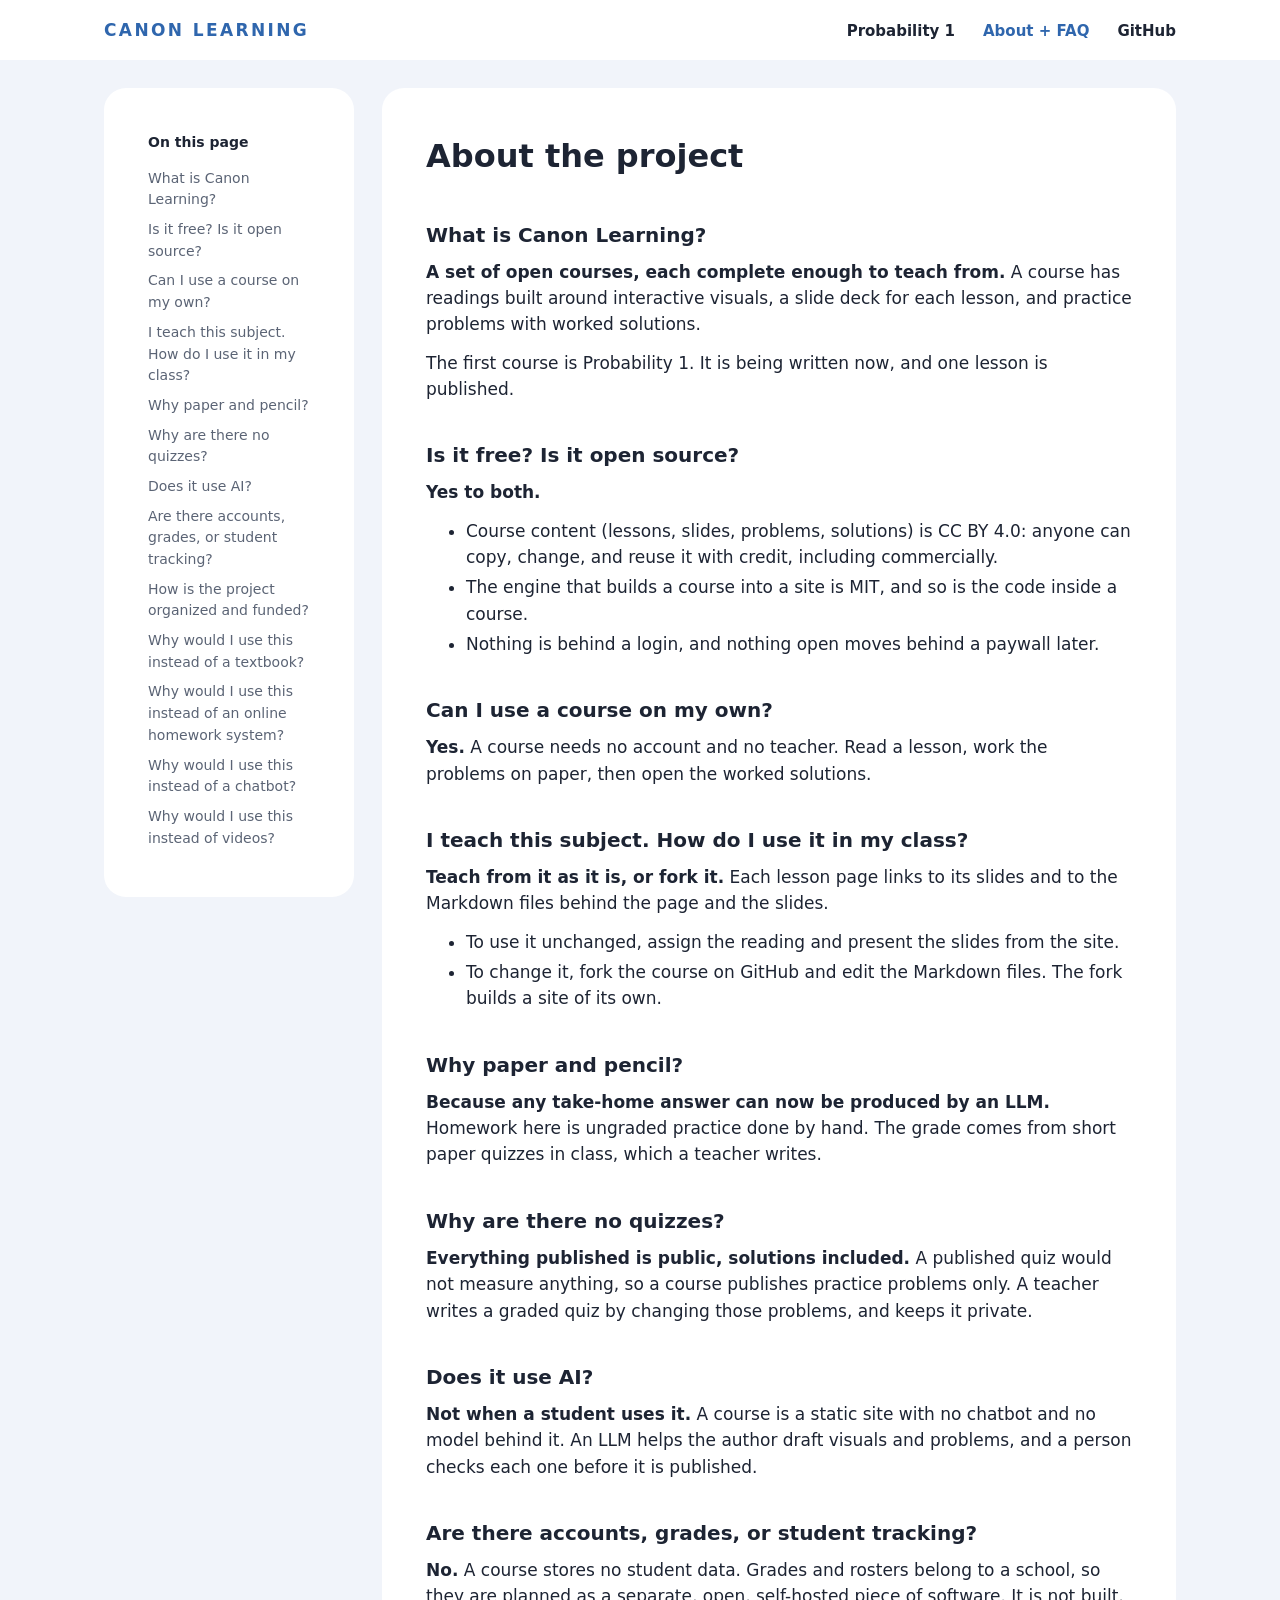
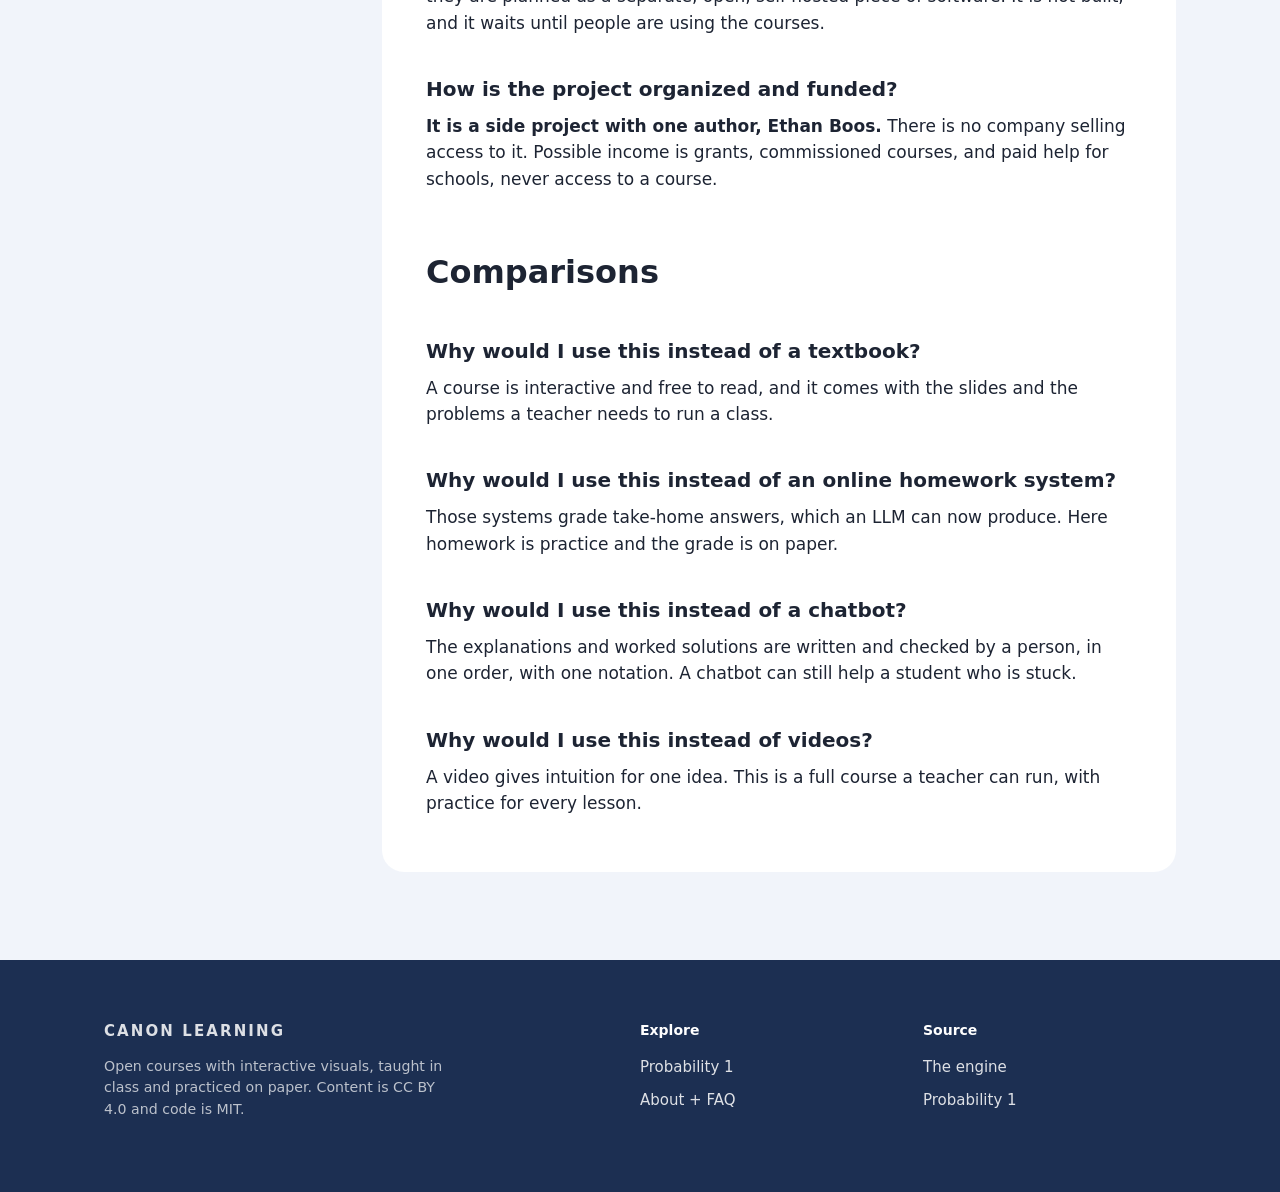
==== about/index.html @ 46fc8c9e "Add the home page and the about page" ====
<!doctype html>
<html lang="en">
<head>
<meta charset="utf-8">
<meta name="viewport" content="width=device-width, initial-scale=1">
<title>About + FAQ | Canon Learning</title>
<meta name="description" content="Open courses with interactive visuals, slides for the classroom, and problems with worked solutions. Free to read, free to teach from, free to change.">
<link rel="stylesheet" href="../style.css">
</head>
<body>
<header class="top"><div class="wrap">
  <a class="brand" href="../">Canon Learning</a>
  <nav><a href="../probability-1/">Probability 1</a><a href="../about/" class="here">About + FAQ</a><a href="https://github.com/canonlearning">GitHub</a></nav>
</div></header>
<main class="wrap about">
  <nav class="panel contents"><b>On this page</b><a href="#what">What is Canon Learning?</a><a href="#free">Is it free? Is it open source?</a><a href="#students">Can I use a course on my own?</a><a href="#teach">I teach this subject. How do I use it in my class?</a><a href="#paper">Why paper and pencil?</a><a href="#quizzes">Why are there no quizzes?</a><a href="#ai">Does it use AI?</a><a href="#lms">Are there accounts, grades, or student tracking?</a><a href="#funding">How is the project organized and funded?</a><a href="#textbook">Why would I use this instead of a textbook?</a><a href="#homework">Why would I use this instead of an online homework system?</a><a href="#chatbot">Why would I use this instead of a chatbot?</a><a href="#videos">Why would I use this instead of videos?</a></nav>
  <section class="panel answers"><h1>About the project</h1><h2 id="what">What is Canon Learning?</h2><p><b>A set of open courses, each complete enough to teach from.</b> A course has readings built around interactive visuals, a slide deck for each lesson, and practice problems with worked solutions.</p><p>The first course is Probability 1. It is being written now, and one lesson is published.</p><h2 id="free">Is it free? Is it open source?</h2><p><b>Yes to both.</b></p><ul><li>Course content (lessons, slides, problems, solutions) is CC BY 4.0: anyone can copy, change, and reuse it with credit, including commercially.</li><li>The engine that builds a course into a site is MIT, and so is the code inside a course.</li><li>Nothing is behind a login, and nothing open moves behind a paywall later.</li></ul><h2 id="students">Can I use a course on my own?</h2><p><b>Yes.</b> A course needs no account and no teacher. Read a lesson, work the problems on paper, then open the worked solutions.</p><h2 id="teach">I teach this subject. How do I use it in my class?</h2><p><b>Teach from it as it is, or fork it.</b> Each lesson page links to its slides and to the Markdown files behind the page and the slides.</p><ul><li>To use it unchanged, assign the reading and present the slides from the site.</li><li>To change it, fork the course on GitHub and edit the Markdown files. The fork builds a site of its own.</li></ul><h2 id="paper">Why paper and pencil?</h2><p><b>Because any take-home answer can now be produced by an LLM.</b> Homework here is ungraded practice done by hand. The grade comes from short paper quizzes in class, which a teacher writes.</p><h2 id="quizzes">Why are there no quizzes?</h2><p><b>Everything published is public, solutions included.</b> A published quiz would not measure anything, so a course publishes practice problems only. A teacher writes a graded quiz by changing those problems, and keeps it private.</p><h2 id="ai">Does it use AI?</h2><p><b>Not when a student uses it.</b> A course is a static site with no chatbot and no model behind it. An LLM helps the author draft visuals and problems, and a person checks each one before it is published.</p><h2 id="lms">Are there accounts, grades, or student tracking?</h2><p><b>No.</b> A course stores no student data. Grades and rosters belong to a school, so they are planned as a separate, open, self-hosted piece of software. It is not built, and it waits until people are using the courses.</p><h2 id="funding">How is the project organized and funded?</h2><p><b>It is a side project with one author, Ethan Boos.</b> There is no company selling access to it. Possible income is grants, commissioned courses, and paid help for schools, never access to a course.</p><h1>Comparisons</h1><h2 id="textbook">Why would I use this instead of a textbook?</h2><p>A course is interactive and free to read, and it comes with the slides and the problems a teacher needs to run a class.</p><h2 id="homework">Why would I use this instead of an online homework system?</h2><p>Those systems grade take-home answers, which an LLM can now produce. Here homework is practice and the grade is on paper.</p><h2 id="chatbot">Why would I use this instead of a chatbot?</h2><p>The explanations and worked solutions are written and checked by a person, in one order, with one notation. A chatbot can still help a student who is stuck.</p><h2 id="videos">Why would I use this instead of videos?</h2><p>A video gives intuition for one idea. This is a full course a teacher can run, with practice for every lesson.</p></section>
</main>
<footer class="foot"><div class="wrap">
  <div><a class="brand" href="../">Canon Learning</a><small>Open courses with interactive visuals, taught in class and practiced on paper. Content is CC BY 4.0 and code is MIT.</small></div>
  <div><h3>Explore</h3><a href="../probability-1/">Probability 1</a><a href="../about/">About + FAQ</a></div>
  <div><h3>Source</h3><a href="https://github.com/canonlearning/canon">The engine</a><a href="https://github.com/canonlearning/probability-1">Probability 1</a></div>
</div></footer>
</body>
</html>
---- style.css ----
/* The landing site: a home page and an about page. Plain HTML and one
   stylesheet, with no build step and no outside fonts or scripts. */
:root {
  --ink: #1d2433;
  --soft: #5b6475;
  --blue: #2f66ad;
  --red: #c0392b;
  --tint: #f1f4fa;
  --line: #dfe4ee;
  --deep: #1c2f52;
}
* { box-sizing: border-box; }
html { scroll-behavior: smooth; }
body {
  margin: 0;
  background: var(--tint);
  color: var(--ink);
  font: 17px/1.55 system-ui, -apple-system, "Segoe UI", Helvetica, Arial, sans-serif;
}
a { color: var(--blue); }
.wrap { max-width: 1120px; margin: 0 auto; padding: 0 24px; }

/* Top bar */
.top { background: #fff; }
.top .wrap { display: flex; align-items: center; justify-content: space-between; height: 60px; }
.brand { font-weight: 700; letter-spacing: .14em; text-transform: uppercase; color: var(--blue); text-decoration: none; }
.top nav a { margin-left: 28px; color: var(--ink); text-decoration: none; font-weight: 600; font-size: 15px; }
.top nav a:hover, .top nav a.here { color: var(--blue); }

/* Hero, with small drawings set at angles around the words */
.hero { position: relative; overflow: hidden; padding: 110px 24px 120px; text-align: center; }
.hero h1 { position: relative; margin: 0 auto; max-width: 15em; font-size: 46px; line-height: 1.1; letter-spacing: -.01em; }
.hero p { position: relative; margin: 26px auto 30px; max-width: 26em; font-size: 19px; }
.button { position: relative; display: inline-block; padding: 11px 26px; border-radius: 8px; background: var(--blue); color: #fff; font-weight: 600; text-decoration: none; }
.button:hover { background: var(--deep); }
.tile { position: absolute; width: 150px; height: 150px; border-radius: 26px; background: #fff; box-shadow: 0 2px 10px rgb(29 36 51 / .08); }
.tile svg { width: 100%; height: 100%; }
.t1 { left: 4%; top: 30px; transform: rotate(-14deg); }
.t2 { left: 15%; top: 250px; transform: rotate(9deg); }
.t3 { left: -30px; top: 330px; transform: rotate(-6deg); }
.t4 { right: 5%; top: 40px; transform: rotate(12deg); }
.t5 { right: 16%; top: 260px; transform: rotate(-10deg); }
.t6 { right: -30px; top: 320px; transform: rotate(7deg); }
@media (max-width: 900px) { .tile { display: none; } .hero { padding: 60px 24px; } .hero h1 { font-size: 34px; } }

/* White rounded panels */
.panel { background: #fff; border-radius: 22px; padding: 44px; margin: 0 0 28px; }
.panel h2 { margin: 0 0 10px; font-size: 26px; }
.panel p { margin: 0 0 14px; }
.more { font-weight: 600; text-decoration: none; }
.more::before { content: "\2192\00a0"; }

.example { padding: 14px 14px 18px; }
.example iframe { display: block; width: 100%; aspect-ratio: 16 / 9; border: 0; border-radius: 12px; }
.example .under { display: flex; justify-content: space-between; gap: 16px; padding: 14px 10px 0; font-size: 15px; color: var(--soft); }

.claim { display: grid; grid-template-columns: 1.2fr 1fr; gap: 40px; align-items: center; }
.claim h2 { font-size: 30px; font-weight: 400; line-height: 1.25; }
.claim pre { margin: 0; padding: 22px; border-radius: 12px; background: var(--tint); font: 14px/1.6 ui-monospace, Menlo, monospace; overflow: auto; }

.grid3, .grid2 { display: grid; gap: 28px; margin-bottom: 28px; }
.grid3 { grid-template-columns: repeat(3, 1fr); }
.grid2 { grid-template-columns: repeat(2, 1fr); }
.grid3 .panel, .grid2 .panel { margin: 0; }
.icon { width: 52px; height: 52px; margin-bottom: 18px; border-radius: 12px; background: var(--blue); }
.icon svg { width: 100%; height: 100%; }
@media (max-width: 800px) { .grid3, .grid2, .claim { grid-template-columns: 1fr; } .panel { padding: 28px; } }

.courses { list-style: none; margin: 18px 0 0; padding: 0; }
.courses li { padding: 16px 0; border-top: 1px solid var(--line); }
.courses a { font-size: 20px; font-weight: 600; text-decoration: none; }
.courses span { color: var(--soft); }

.quote { text-align: center; padding: 70px 44px; }
.quote p { margin: 0 auto; max-width: 30em; font-size: 24px; font-weight: 600; color: var(--blue); }

/* Footer */
.foot { margin-top: 60px; padding: 60px 0 70px; background: var(--deep); color: #fff; }
.foot .wrap { display: grid; grid-template-columns: 2fr 1fr 1fr; gap: 30px; }
.foot h3 { margin: 0 0 14px; font-size: 14px; }
.foot a { display: block; margin-bottom: 10px; color: #fff; font-size: 15px; text-decoration: none; opacity: .85; }
.foot a:hover { opacity: 1; text-decoration: underline; }
.foot .brand { color: #fff; }
.foot small { display: block; margin-top: 12px; max-width: 24em; opacity: .7; }

/* About page: a list of questions beside the answers */
.about { display: grid; grid-template-columns: 250px 1fr; gap: 28px; align-items: start; margin-top: 28px; }
.contents { position: sticky; top: 20px; font-size: 14px; }
.contents b { display: block; margin-bottom: 10px; }
.contents a { display: block; padding: 4px 0; color: var(--soft); text-decoration: none; }
.contents a:hover { color: var(--blue); }
.answers h1 { margin: 0 0 6px; font-size: 32px; }
.answers h1:not(:first-child) { margin-top: 56px; }
.answers h2 { margin: 38px 0 8px; font-size: 20px; }
.answers p, .answers ul { margin: 0 0 12px; max-width: 42em; }
.answers li { margin-bottom: 4px; }
@media (max-width: 800px) { .about { grid-template-columns: 1fr; } .contents { position: static; } }
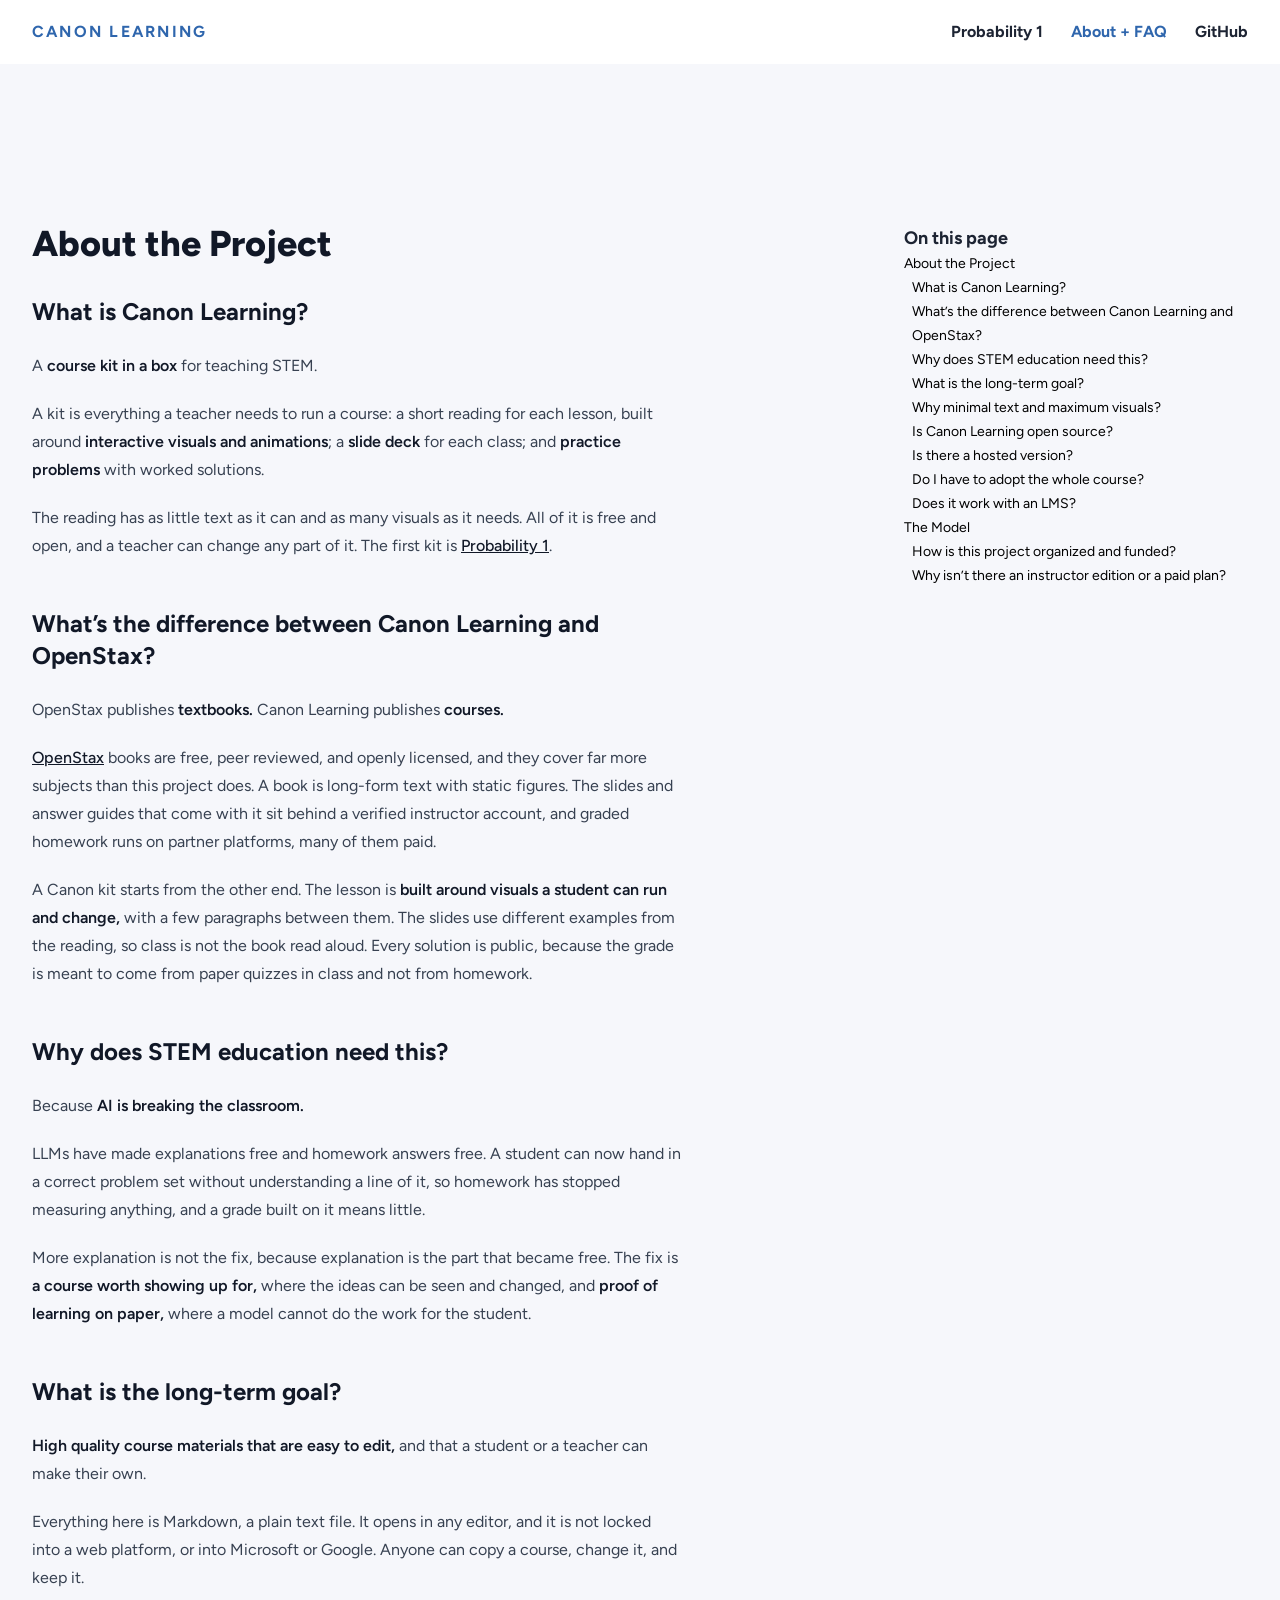
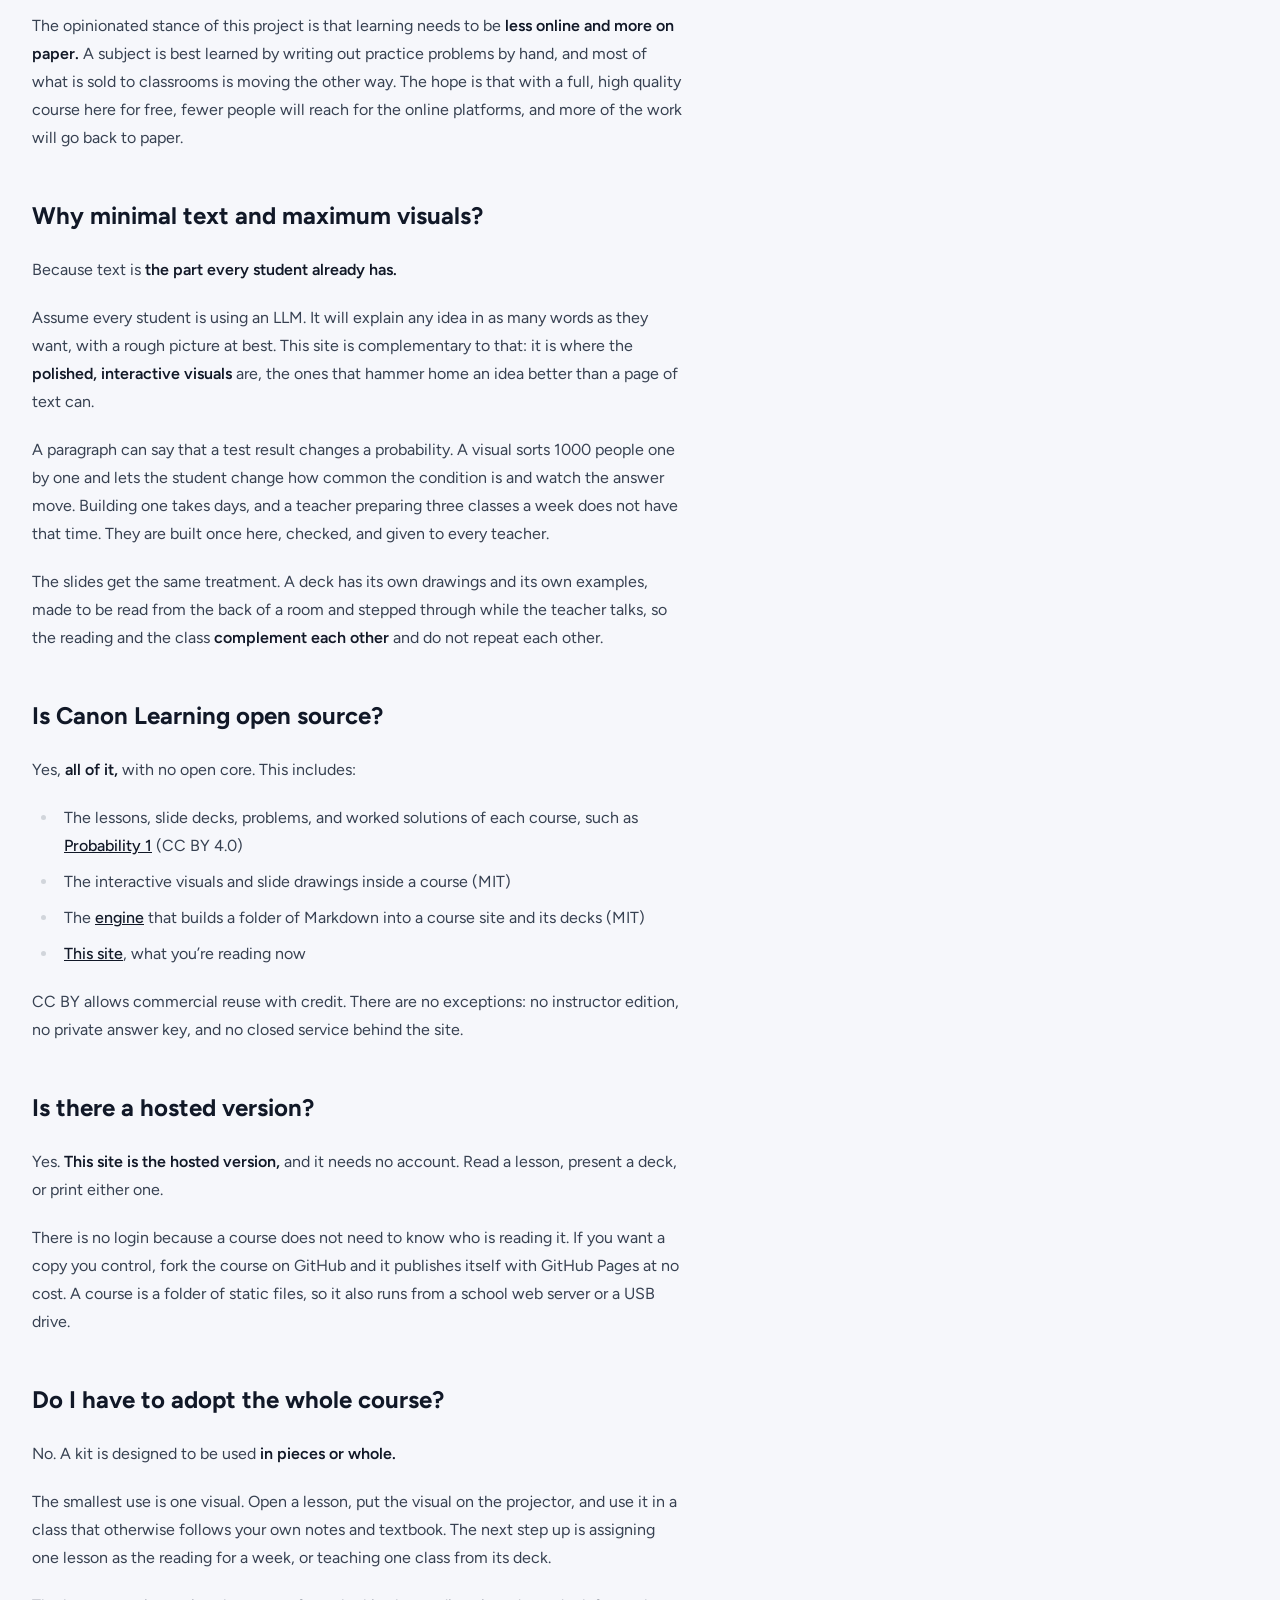
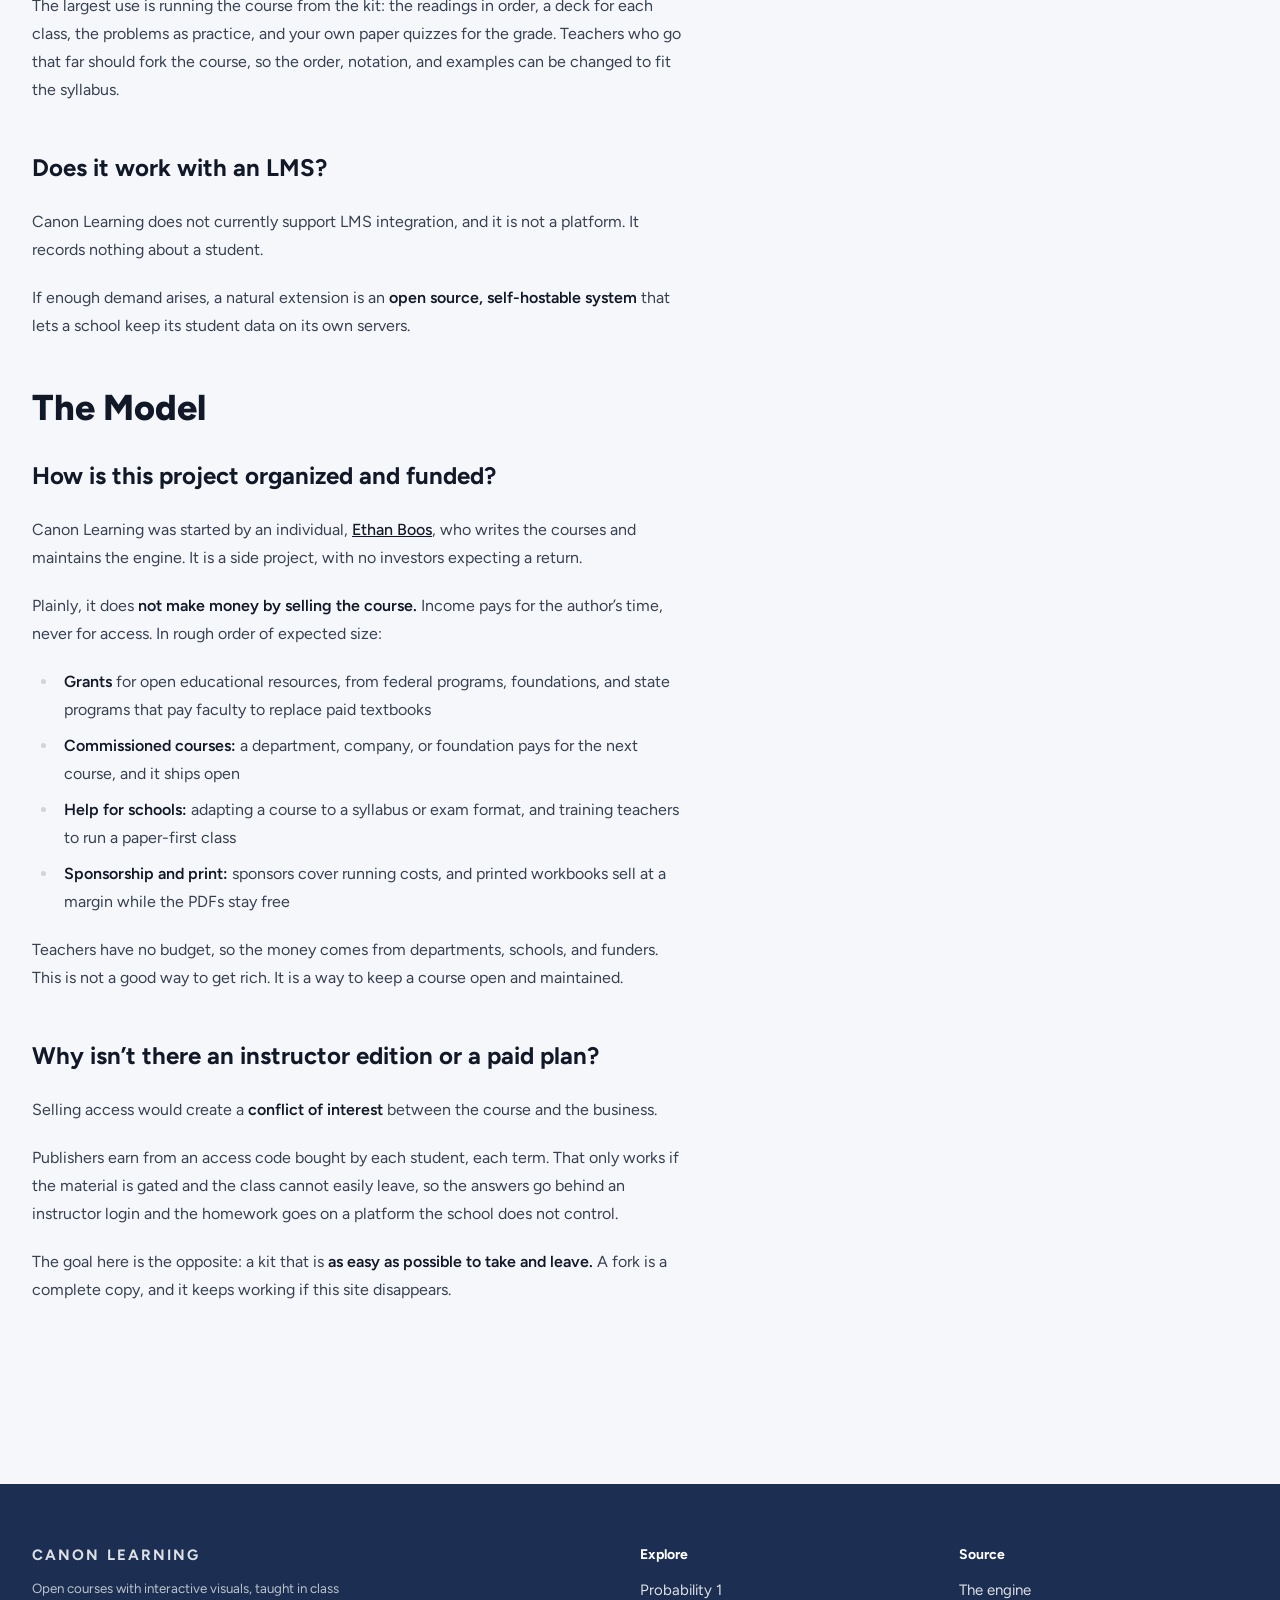
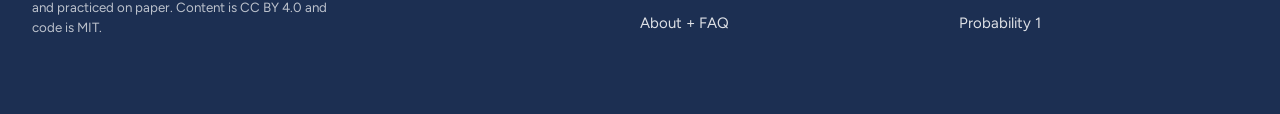
==== commit a28c2f44: "Rewrite the about page as questions on the project and its model, and set the site in Figtree" ====
--- a/about/index.html
+++ b/about/index.html
@@ -5,6 +5,9 @@
 <meta name="viewport" content="width=device-width, initial-scale=1">
 <title>About + FAQ | Canon Learning</title>
 <meta name="description" content="Open courses with interactive visuals, slides for the classroom, and problems with worked solutions. Free to read, free to teach from, free to change.">
+<link rel="preconnect" href="https://fonts.googleapis.com">
+<link rel="preconnect" href="https://fonts.gstatic.com" crossorigin>
+<link rel="stylesheet" href="https://fonts.googleapis.com/css2?family=Figtree:wght@400;500;600;700;800&display=swap">
 <link rel="stylesheet" href="../style.css">
 </head>
 <body>
@@ -13,8 +16,63 @@
   <nav><a href="../probability-1/">Probability 1</a><a href="../about/" class="here">About + FAQ</a><a href="https://github.com/canonlearning">GitHub</a></nav>
 </div></header>
 <main class="wrap about">
-  <nav class="panel contents"><b>On this page</b><a href="#what">What is Canon Learning?</a><a href="#free">Is it free? Is it open source?</a><a href="#students">Can I use a course on my own?</a><a href="#teach">I teach this subject. How do I use it in my class?</a><a href="#paper">Why paper and pencil?</a><a href="#quizzes">Why are there no quizzes?</a><a href="#ai">Does it use AI?</a><a href="#lms">Are there accounts, grades, or student tracking?</a><a href="#funding">How is the project organized and funded?</a><a href="#textbook">Why would I use this instead of a textbook?</a><a href="#homework">Why would I use this instead of an online homework system?</a><a href="#chatbot">Why would I use this instead of a chatbot?</a><a href="#videos">Why would I use this instead of videos?</a></nav>
-  <section class="panel answers"><h1>About the project</h1><h2 id="what">What is Canon Learning?</h2><p><b>A set of open courses, each complete enough to teach from.</b> A course has readings built around interactive visuals, a slide deck for each lesson, and practice problems with worked solutions.</p><p>The first course is Probability 1. It is being written now, and one lesson is published.</p><h2 id="free">Is it free? Is it open source?</h2><p><b>Yes to both.</b></p><ul><li>Course content (lessons, slides, problems, solutions) is CC BY 4.0: anyone can copy, change, and reuse it with credit, including commercially.</li><li>The engine that builds a course into a site is MIT, and so is the code inside a course.</li><li>Nothing is behind a login, and nothing open moves behind a paywall later.</li></ul><h2 id="students">Can I use a course on my own?</h2><p><b>Yes.</b> A course needs no account and no teacher. Read a lesson, work the problems on paper, then open the worked solutions.</p><h2 id="teach">I teach this subject. How do I use it in my class?</h2><p><b>Teach from it as it is, or fork it.</b> Each lesson page links to its slides and to the Markdown files behind the page and the slides.</p><ul><li>To use it unchanged, assign the reading and present the slides from the site.</li><li>To change it, fork the course on GitHub and edit the Markdown files. The fork builds a site of its own.</li></ul><h2 id="paper">Why paper and pencil?</h2><p><b>Because any take-home answer can now be produced by an LLM.</b> Homework here is ungraded practice done by hand. The grade comes from short paper quizzes in class, which a teacher writes.</p><h2 id="quizzes">Why are there no quizzes?</h2><p><b>Everything published is public, solutions included.</b> A published quiz would not measure anything, so a course publishes practice problems only. A teacher writes a graded quiz by changing those problems, and keeps it private.</p><h2 id="ai">Does it use AI?</h2><p><b>Not when a student uses it.</b> A course is a static site with no chatbot and no model behind it. An LLM helps the author draft visuals and problems, and a person checks each one before it is published.</p><h2 id="lms">Are there accounts, grades, or student tracking?</h2><p><b>No.</b> A course stores no student data. Grades and rosters belong to a school, so they are planned as a separate, open, self-hosted piece of software. It is not built, and it waits until people are using the courses.</p><h2 id="funding">How is the project organized and funded?</h2><p><b>It is a side project with one author, Ethan Boos.</b> There is no company selling access to it. Possible income is grants, commissioned courses, and paid help for schools, never access to a course.</p><h1>Comparisons</h1><h2 id="textbook">Why would I use this instead of a textbook?</h2><p>A course is interactive and free to read, and it comes with the slides and the problems a teacher needs to run a class.</p><h2 id="homework">Why would I use this instead of an online homework system?</h2><p>Those systems grade take-home answers, which an LLM can now produce. Here homework is practice and the grade is on paper.</p><h2 id="chatbot">Why would I use this instead of a chatbot?</h2><p>The explanations and worked solutions are written and checked by a person, in one order, with one notation. A chatbot can still help a student who is stuck.</p><h2 id="videos">Why would I use this instead of videos?</h2><p>A video gives intuition for one idea. This is a full course a teacher can run, with practice for every lesson.</p></section>
+  <nav class="contents"><b>On this page</b><a href="#about">About the Project</a><a class="question" href="#what">What is Canon Learning?</a><a class="question" href="#openstax">What’s the difference between Canon Learning and OpenStax?</a><a class="question" href="#why">Why does STEM education need this?</a><a class="question" href="#incentive">What is the long-term goal?</a><a class="question" href="#visuals">Why minimal text and maximum visuals?</a><a class="question" href="#open-source">Is Canon Learning open source?</a><a class="question" href="#hosted">Is there a hosted version?</a><a class="question" href="#part">Do I have to adopt the whole course?</a><a class="question" href="#other-services">Does it work with an LMS?</a><a href="#model">The Model</a><a class="question" href="#money">How is this project organized and funded?</a><a class="question" href="#no-plans">Why isn’t there an instructor edition or a paid plan?</a></nav>
+  <section class="answers">
+<h1 id="about">About the Project</h1><h2 id="what">What is Canon Learning?</h2>
+<p>A <b>course kit in a box</b> for teaching STEM.</p>
+<p>A kit is everything a teacher needs to run a course: a short reading for each lesson, built around <b>interactive visuals and animations</b>; a <b>slide deck</b> for each class; and <b>practice problems</b> with worked solutions.</p>
+<p>The reading has as little text as it can and as many visuals as it needs. All of it is free and open, and a teacher can change any part of it. The first kit is <a href="../probability-1/">Probability 1</a>.</p>
+<h2 id="openstax">What’s the difference between Canon Learning and OpenStax?</h2>
+<p>OpenStax publishes <b>textbooks.</b> Canon Learning publishes <b>courses.</b></p>
+<p><a href="https://openstax.org">OpenStax</a> books are free, peer reviewed, and openly licensed, and they cover far more subjects than this project does. A book is long-form text with static figures. The slides and answer guides that come with it sit behind a verified instructor account, and graded homework runs on partner platforms, many of them paid.</p>
+<p>A Canon kit starts from the other end. The lesson is <b>built around visuals a student can run and change,</b> with a few paragraphs between them. The slides use different examples from the reading, so class is not the book read aloud. Every solution is public, because the grade is meant to come from paper quizzes in class and not from homework.</p>
+<h2 id="why">Why does STEM education need this?</h2>
+<p>Because <b>AI is breaking the classroom.</b></p>
+<p>LLMs have made explanations free and homework answers free. A student can now hand in a correct problem set without understanding a line of it, so homework has stopped measuring anything, and a grade built on it means little.</p>
+<p>More explanation is not the fix, because explanation is the part that became free. The fix is <b>a course worth showing up for,</b> where the ideas can be seen and changed, and <b>proof of learning on paper,</b> where a model cannot do the work for the student.</p>
+<h2 id="incentive">What is the long-term goal?</h2>
+<p><b>High quality course materials that are easy to edit,</b> and that a student or a teacher can make their own.</p>
+<p>Everything here is Markdown, a plain text file. It opens in any editor, and it is not locked into a web platform, or into Microsoft or Google. Anyone can copy a course, change it, and keep it.</p>
+<p>The opinionated stance of this project is that learning needs to be <b>less online and more on paper.</b> A subject is best learned by writing out practice problems by hand, and most of what is sold to classrooms is moving the other way. The hope is that with a full, high quality course here for free, fewer people will reach for the online platforms, and more of the work will go back to paper.</p>
+<h2 id="visuals">Why minimal text and maximum visuals?</h2>
+<p>Because text is <b>the part every student already has.</b></p>
+<p>Assume every student is using an LLM. It will explain any idea in as many words as they want, with a rough picture at best. This site is complementary to that: it is where the <b>polished, interactive visuals</b> are, the ones that hammer home an idea better than a page of text can.</p>
+<p>A paragraph can say that a test result changes a probability. A visual sorts 1000 people one by one and lets the student change how common the condition is and watch the answer move. Building one takes days, and a teacher preparing three classes a week does not have that time. They are built once here, checked, and given to every teacher.</p>
+<p>The slides get the same treatment. A deck has its own drawings and its own examples, made to be read from the back of a room and stepped through while the teacher talks, so the reading and the class <b>complement each other</b> and do not repeat each other.</p>
+<h2 id="open-source">Is Canon Learning open source?</h2>
+<p>Yes, <b>all of it,</b> with no open core. This includes:</p>
+<ul>
+<li>The lessons, slide decks, problems, and worked solutions of each course, such as <a href="https://github.com/canonlearning/probability-1">Probability 1</a> (CC BY 4.0)</li>
+<li>The interactive visuals and slide drawings inside a course (MIT)</li>
+<li>The <a href="https://github.com/canonlearning/canon">engine</a> that builds a folder of Markdown into a course site and its decks (MIT)</li>
+<li><a href="https://github.com/canonlearning/canonlearning.github.io">This site</a>, what you’re reading now</li>
+</ul>
+<p>CC BY allows commercial reuse with credit. There are no exceptions: no instructor edition, no private answer key, and no closed service behind the site.</p>
+<h2 id="hosted">Is there a hosted version?</h2>
+<p>Yes. <b>This site is the hosted version,</b> and it needs no account. Read a lesson, present a deck, or print either one.</p>
+<p>There is no login because a course does not need to know who is reading it. If you want a copy you control, fork the course on GitHub and it publishes itself with GitHub Pages at no cost. A course is a folder of static files, so it also runs from a school web server or a USB drive.</p>
+<h2 id="part">Do I have to adopt the whole course?</h2>
+<p>No. A kit is designed to be used <b>in pieces or whole.</b></p>
+<p>The smallest use is one visual. Open a lesson, put the visual on the projector, and use it in a class that otherwise follows your own notes and textbook. The next step up is assigning one lesson as the reading for a week, or teaching one class from its deck.</p>
+<p>The largest use is running the course from the kit: the readings in order, a deck for each class, the problems as practice, and your own paper quizzes for the grade. Teachers who go that far should fork the course, so the order, notation, and examples can be changed to fit the syllabus.</p>
+<h2 id="other-services">Does it work with an LMS?</h2>
+<p>Canon Learning does not currently support LMS integration, and it is not a platform. It records nothing about a student.</p>
+<p>If enough demand arises, a natural extension is an <b>open source, self-hostable system</b> that lets a school keep its student data on its own servers.</p>
+<h1 id="model">The Model</h1><h2 id="money">How is this project organized and funded?</h2>
+<p>Canon Learning was started by an individual, <a href="https://ethanboos.com">Ethan Boos</a>, who writes the courses and maintains the engine. It is a side project, with no investors expecting a return.</p>
+<p>Plainly, it does <b>not make money by selling the course.</b> Income pays for the author’s time, never for access. In rough order of expected size:</p>
+<ul>
+<li><b>Grants</b> for open educational resources, from federal programs, foundations, and state programs that pay faculty to replace paid textbooks</li>
+<li><b>Commissioned courses:</b> a department, company, or foundation pays for the next course, and it ships open</li>
+<li><b>Help for schools:</b> adapting a course to a syllabus or exam format, and training teachers to run a paper-first class</li>
+<li><b>Sponsorship and print:</b> sponsors cover running costs, and printed workbooks sell at a margin while the PDFs stay free</li>
+</ul>
+<p>Teachers have no budget, so the money comes from departments, schools, and funders. This is not a good way to get rich. It is a way to keep a course open and maintained.</p>
+<h2 id="no-plans">Why isn’t there an instructor edition or a paid plan?</h2>
+<p>Selling access would create a <b>conflict of interest</b> between the course and the business.</p>
+<p>Publishers earn from an access code bought by each student, each term. That only works if the material is gated and the class cannot easily leave, so the answers go behind an instructor login and the homework goes on a platform the school does not control.</p>
+<p>The goal here is the opposite: a kit that is <b>as easy as possible to take and leave.</b> A fork is a complete copy, and it keeps working if this site disappears.</p>
+  </section>
 </main>
 <footer class="foot"><div class="wrap">
   <div><a class="brand" href="../">Canon Learning</a><small>Open courses with interactive visuals, taught in class and practiced on paper. Content is CC BY 4.0 and code is MIT.</small></div>
--- a/style.css
+++ b/style.css
@@ -1,11 +1,11 @@
 /* The landing site: a home page and an about page. Plain HTML and one
-   stylesheet, with no build step and no outside fonts or scripts. */
+   stylesheet, with no build step. The font, Figtree, is loaded from Google Fonts. */
 :root {
   --ink: #1d2433;
   --soft: #5b6475;
   --blue: #2f66ad;
   --red: #c0392b;
-  --tint: #f1f4fa;
+  --tint: #f6f7fb;
   --line: #dfe4ee;
   --deep: #1c2f52;
 }
@@ -15,16 +15,16 @@
   margin: 0;
   background: var(--tint);
   color: var(--ink);
-  font: 17px/1.55 system-ui, -apple-system, "Segoe UI", Helvetica, Arial, sans-serif;
+  font: 16px/1.5 Figtree, system-ui, -apple-system, "Segoe UI", Helvetica, Arial, sans-serif;
 }
 a { color: var(--blue); }
-.wrap { max-width: 1120px; margin: 0 auto; padding: 0 24px; }
+.wrap { max-width: 1280px; margin: 0 auto; padding: 0 32px; }
 
 /* Top bar */
 .top { background: #fff; }
-.top .wrap { display: flex; align-items: center; justify-content: space-between; height: 60px; }
+.top .wrap { display: flex; align-items: center; justify-content: space-between; height: 64px; }
 .brand { font-weight: 700; letter-spacing: .14em; text-transform: uppercase; color: var(--blue); text-decoration: none; }
-.top nav a { margin-left: 28px; color: var(--ink); text-decoration: none; font-weight: 600; font-size: 15px; }
+.top nav a { margin-left: 28px; color: var(--ink); text-decoration: none; font-weight: 700; font-size: 16px; }
 .top nav a:hover, .top nav a.here { color: var(--blue); }
 
 /* Hero, with small drawings set at angles around the words */
@@ -83,15 +83,24 @@
 .foot .brand { color: #fff; }
 .foot small { display: block; margin-top: 12px; max-width: 24em; opacity: .7; }
 
-/* About page: a list of questions beside the answers */
-.about { display: grid; grid-template-columns: 250px 1fr; gap: 28px; align-items: start; margin-top: 28px; }
-.contents { position: sticky; top: 20px; font-size: 14px; }
-.contents b { display: block; margin-bottom: 10px; }
-.contents a { display: block; padding: 4px 0; color: var(--soft); text-decoration: none; }
-.contents a:hover { color: var(--blue); }
-.answers h1 { margin: 0 0 6px; font-size: 32px; }
-.answers h1:not(:first-child) { margin-top: 56px; }
-.answers h2 { margin: 38px 0 8px; font-size: 20px; }
-.answers p, .answers ul { margin: 0 0 12px; max-width: 42em; }
-.answers li { margin-bottom: 4px; }
-@media (max-width: 800px) { .about { grid-template-columns: 1fr; } .contents { position: static; } }
+/* About page: questions and answers set straight on the page in one
+   narrow column, with the list of questions at the right. The list comes
+   first in the page, so on a narrow screen it sits above the answers. */
+.about { display: flex; flex-direction: row-reverse; justify-content: space-between; margin-top: 160px; margin-bottom: 160px; }
+.answers { max-width: 65ch; line-height: 28px; color: #374151; }
+.answers h1 { margin: 0 0 32px; font-size: 36px; font-weight: 800; line-height: 40px; color: #111827; }
+.answers h1:not(:first-child) { margin-top: 48px; }
+.answers h2 { margin: 48px 0 24px; font-size: 24px; font-weight: 700; line-height: 32px; color: #111827; scroll-margin-top: 24px; }
+.answers h1 + h2 { margin-top: 0; }
+.answers p, .answers ul { margin: 20px 0; }
+.answers ul { padding-left: 26px; }
+.answers li { margin: 8px 0; padding-left: 6px; }
+.answers li::marker { color: #d1d5db; }
+.answers b { font-weight: 600; color: #111827; }
+.answers a { color: #111827; font-weight: 500; text-decoration: underline; }
+.contents { width: 344px; flex: none; margin-bottom: 80px; font-size: 14px; line-height: 24px; }
+.contents b { display: block; font-size: 18px; line-height: 28px; }
+.contents a { display: block; color: #000; text-decoration: none; }
+.contents a.question { margin-left: 8px; }
+.contents a:hover { text-decoration: underline; }
+@media (max-width: 768px) { .about { flex-direction: column; margin-top: 60px; } .contents { width: auto; } }
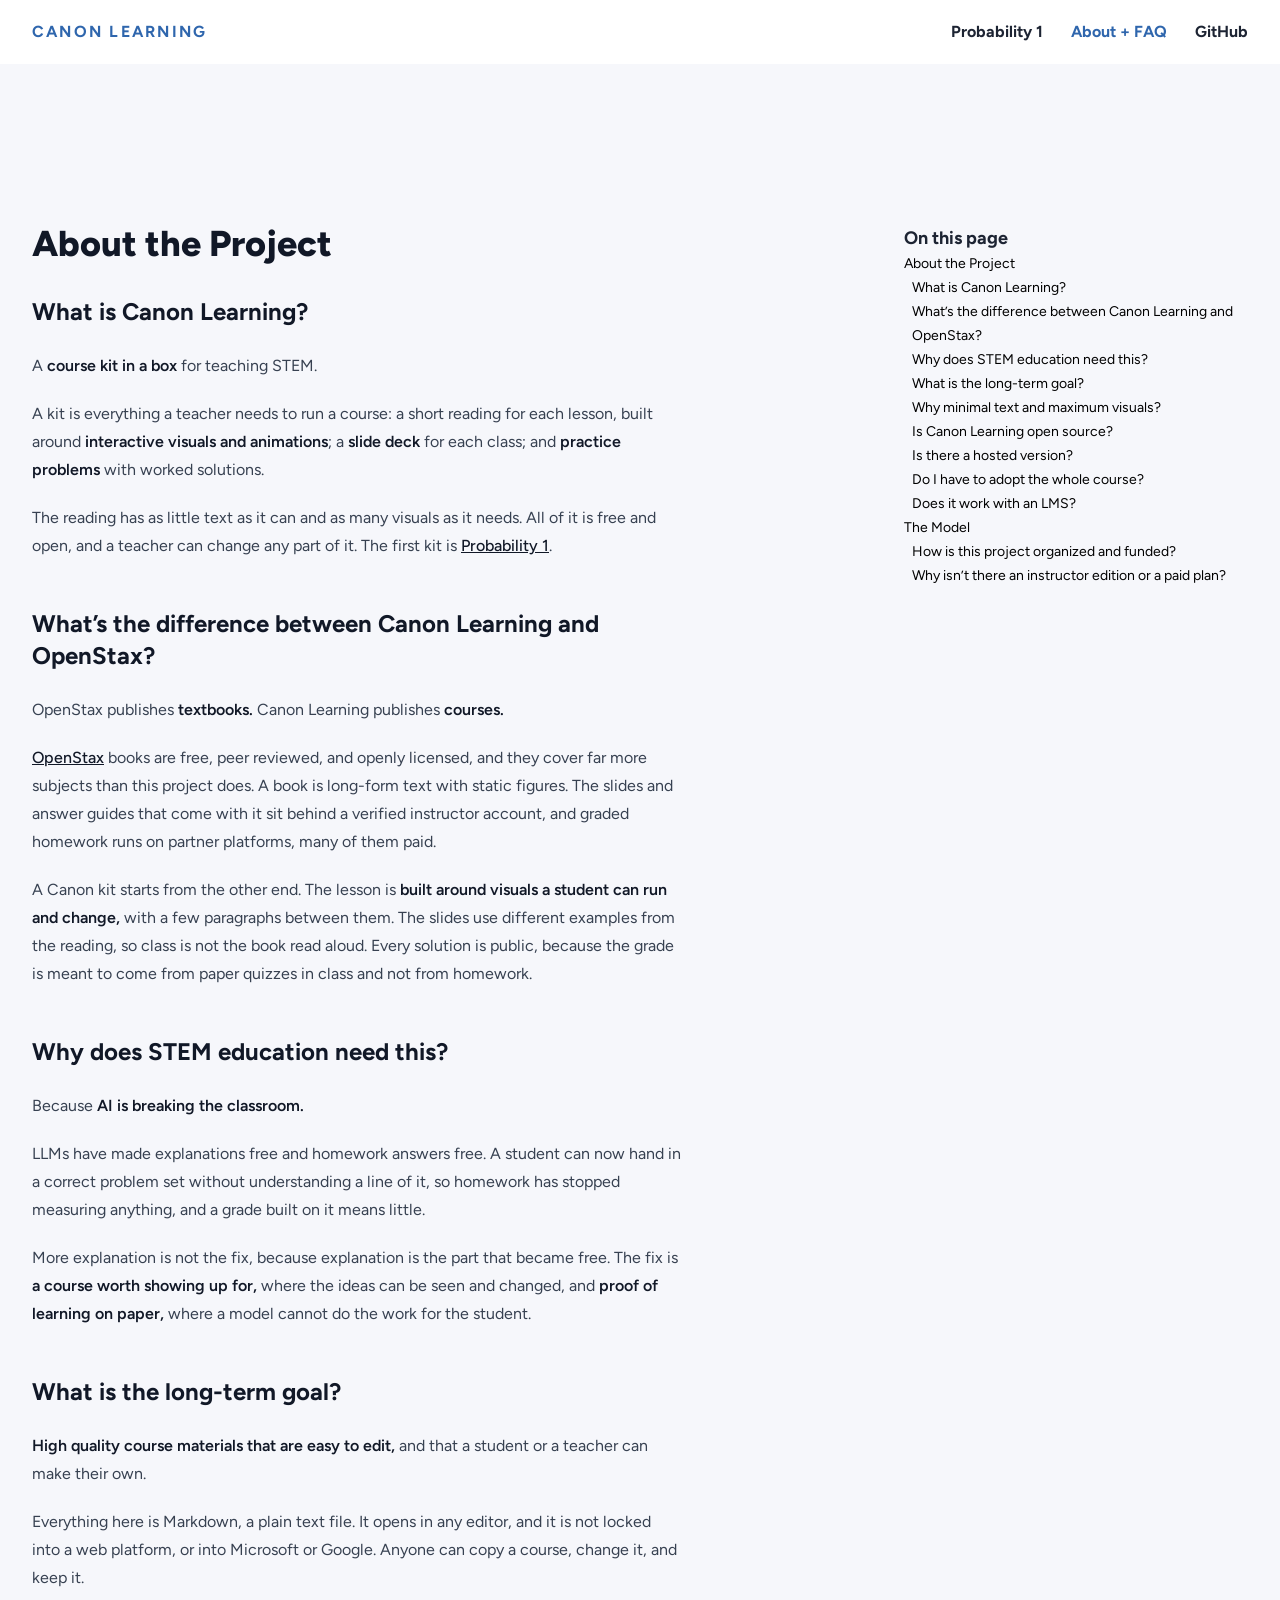
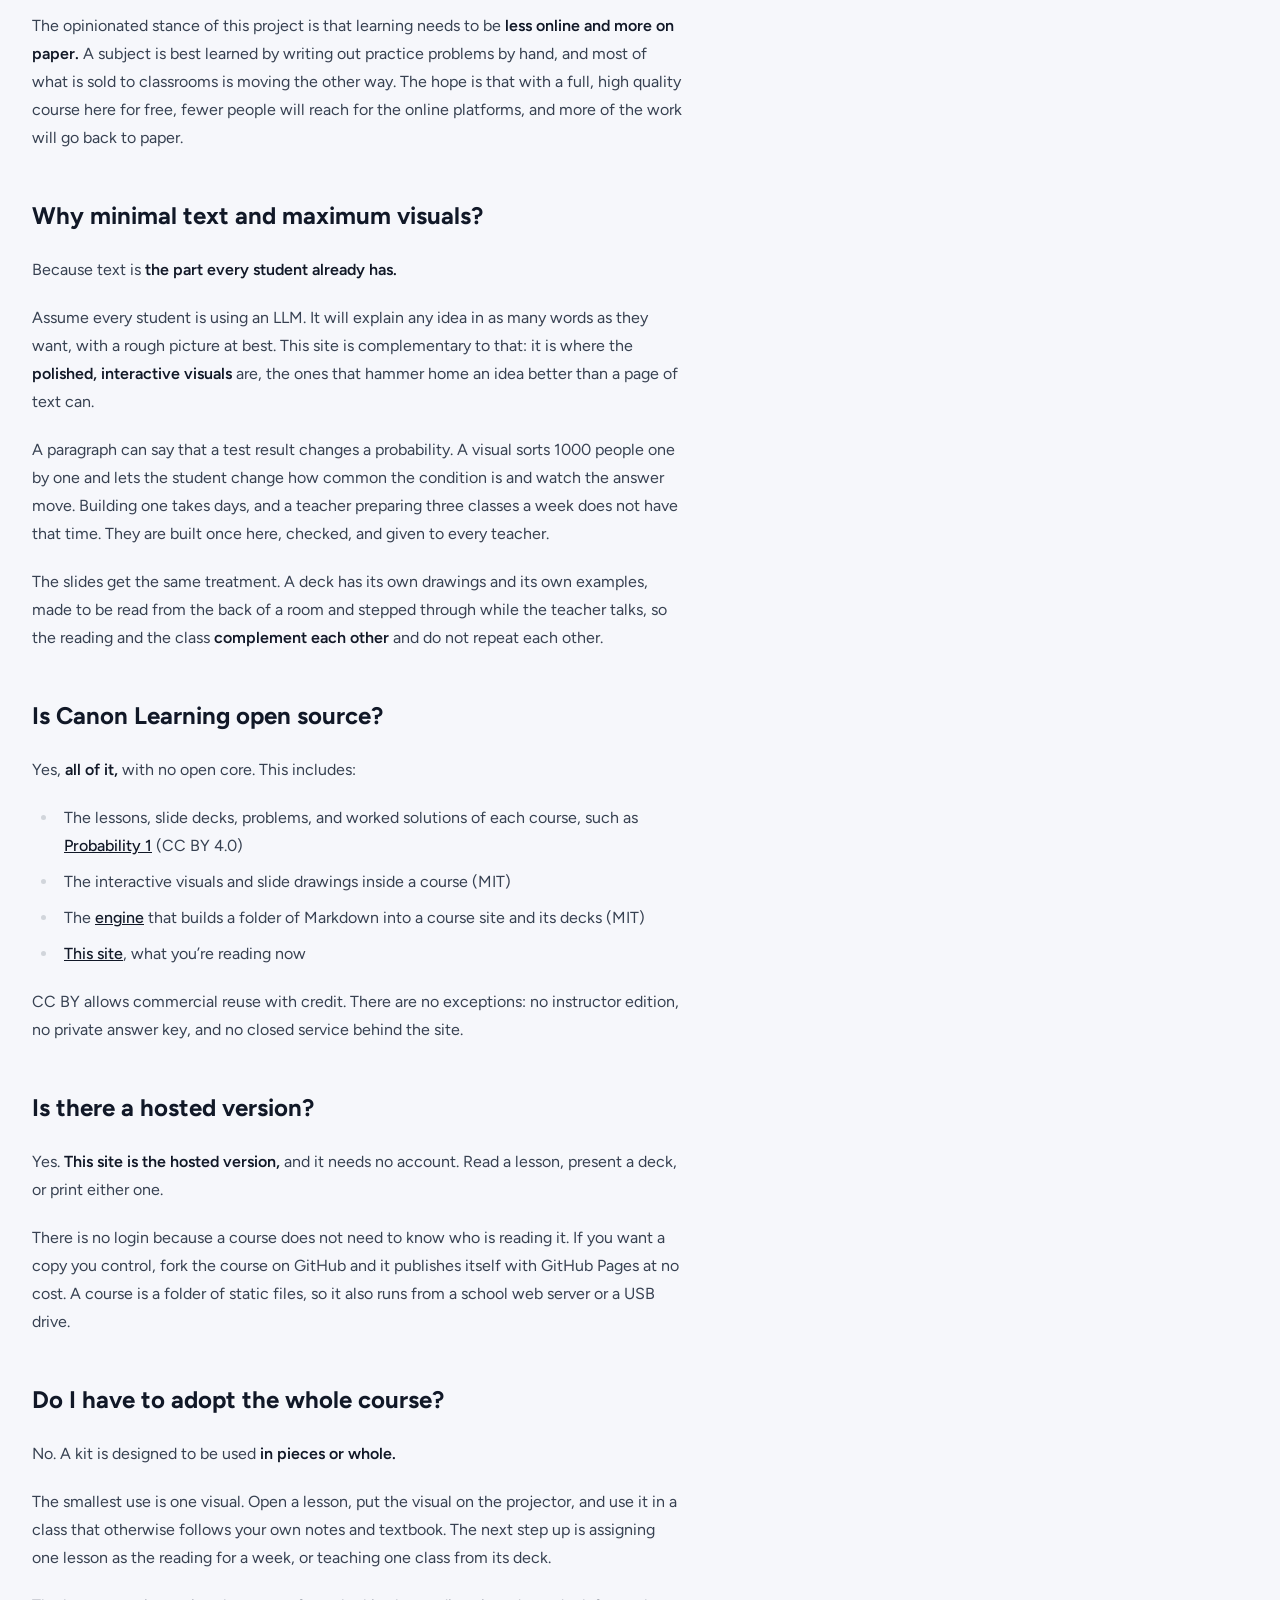
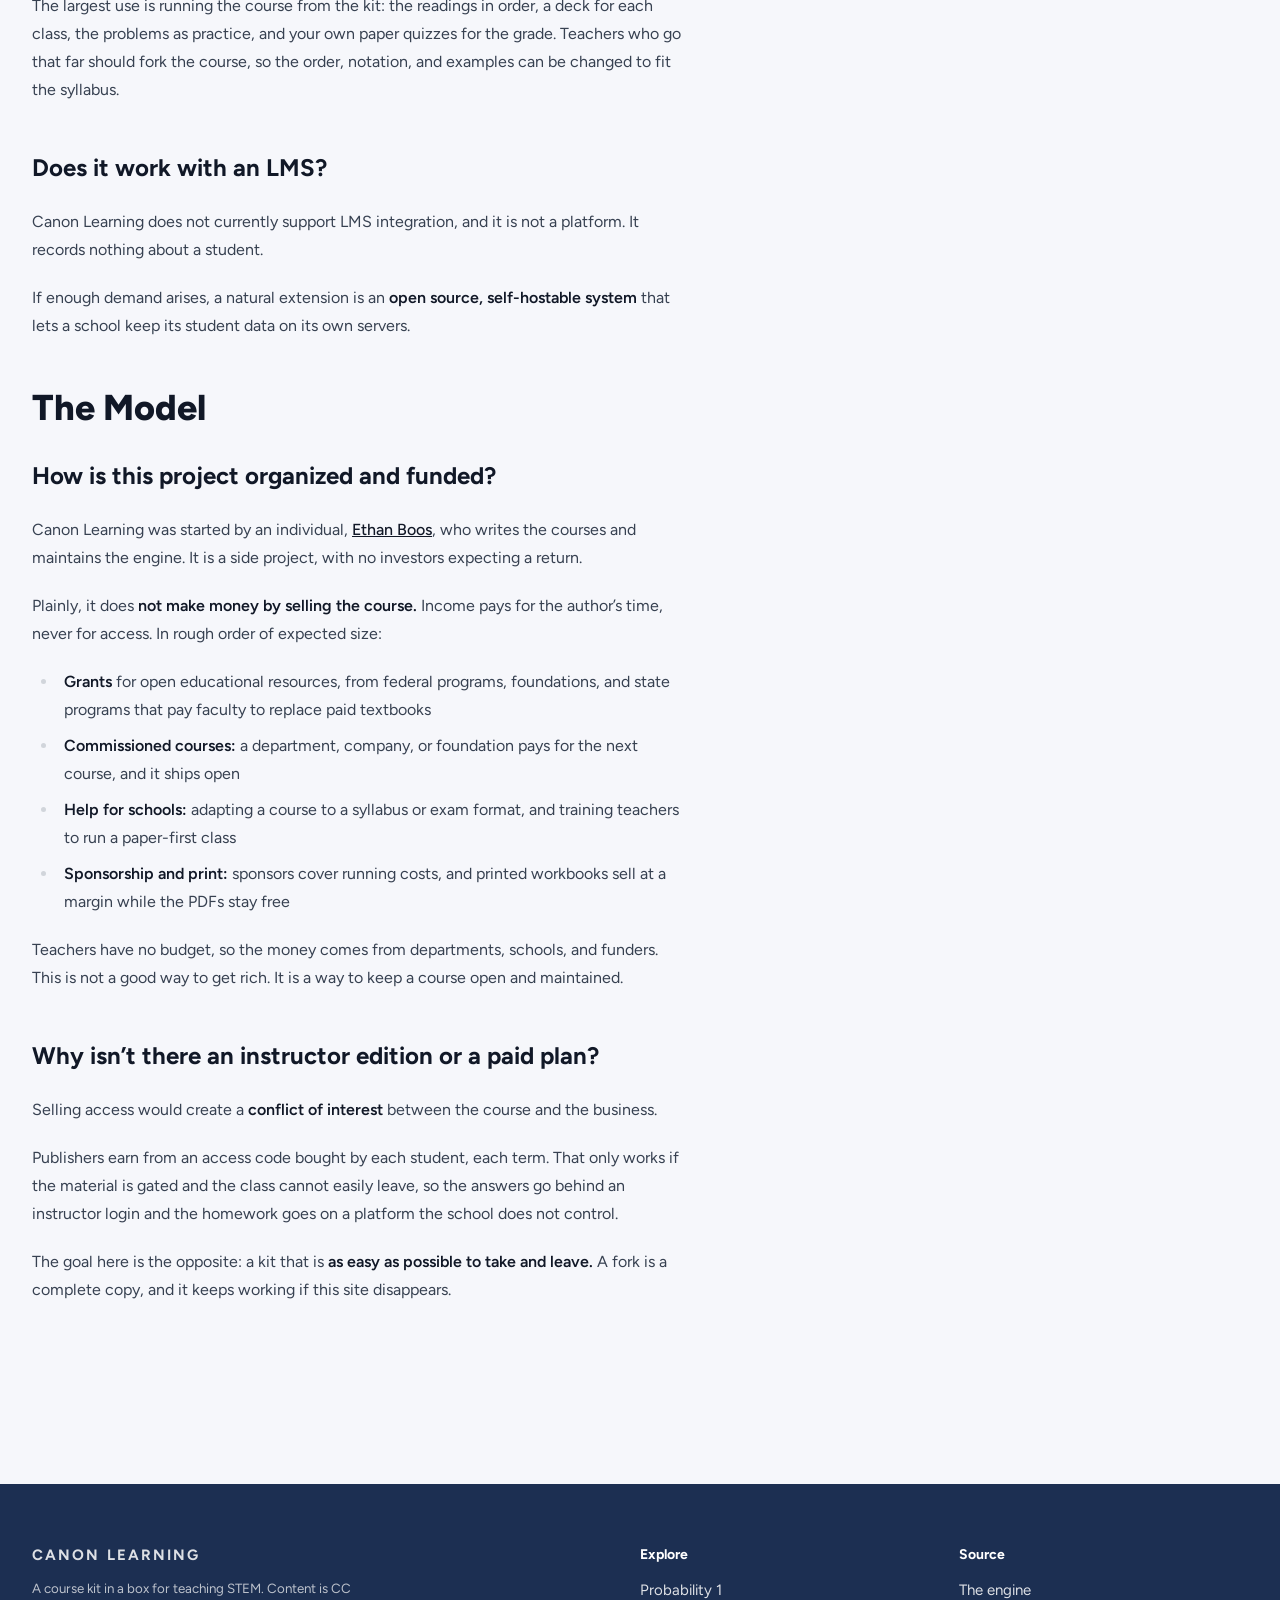
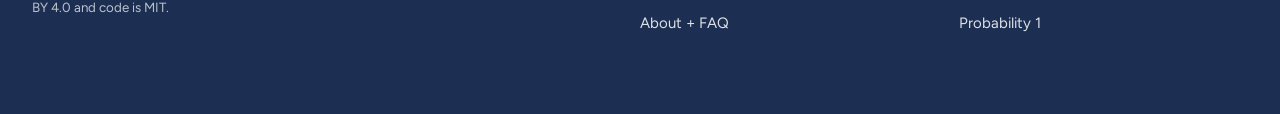
==== commit 6b282b5f: "Rebuild the home page for students: a live visual, blocks for students and teachers, and the project" ====
--- a/about/index.html
+++ b/about/index.html
@@ -4,7 +4,7 @@
 <meta charset="utf-8">
 <meta name="viewport" content="width=device-width, initial-scale=1">
 <title>About + FAQ | Canon Learning</title>
-<meta name="description" content="Open courses with interactive visuals, slides for the classroom, and problems with worked solutions. Free to read, free to teach from, free to change.">
+<meta name="description" content="A course kit in a box for teaching STEM: readings built around interactive visuals, slide decks, and practice problems. Free, open, and yours to change.">
 <link rel="preconnect" href="https://fonts.googleapis.com">
 <link rel="preconnect" href="https://fonts.gstatic.com" crossorigin>
 <link rel="stylesheet" href="https://fonts.googleapis.com/css2?family=Figtree:wght@400;500;600;700;800&display=swap">
@@ -75,7 +75,7 @@
   </section>
 </main>
 <footer class="foot"><div class="wrap">
-  <div><a class="brand" href="../">Canon Learning</a><small>Open courses with interactive visuals, taught in class and practiced on paper. Content is CC BY 4.0 and code is MIT.</small></div>
+  <div><a class="brand" href="../">Canon Learning</a><small>A course kit in a box for teaching STEM. Content is CC BY 4.0 and code is MIT.</small></div>
   <div><h3>Explore</h3><a href="../probability-1/">Probability 1</a><a href="../about/">About + FAQ</a></div>
   <div><h3>Source</h3><a href="https://github.com/canonlearning/canon">The engine</a><a href="https://github.com/canonlearning/probability-1">Probability 1</a></div>
 </div></footer>
--- a/style.css
+++ b/style.css
@@ -29,7 +29,7 @@
 
 /* Hero, with small drawings set at angles around the words */
 .hero { position: relative; overflow: hidden; padding: 110px 24px 120px; text-align: center; }
-.hero h1 { position: relative; margin: 0 auto; max-width: 15em; font-size: 46px; line-height: 1.1; letter-spacing: -.01em; }
+.hero h1 { position: relative; margin: 0 auto; max-width: 15em; text-wrap: balance; font-size: 46px; line-height: 1.1; letter-spacing: -.01em; }
 .hero p { position: relative; margin: 26px auto 30px; max-width: 26em; font-size: 19px; }
 .button { position: relative; display: inline-block; padding: 11px 26px; border-radius: 8px; background: var(--blue); color: #fff; font-weight: 600; text-decoration: none; }
 .button:hover { background: var(--deep); }
@@ -47,32 +47,41 @@
 .panel { background: #fff; border-radius: 22px; padding: 44px; margin: 0 0 28px; }
 .panel h2 { margin: 0 0 10px; font-size: 26px; }
 .panel p { margin: 0 0 14px; }
-.more { font-weight: 600; text-decoration: none; }
+.more { font-weight: 700; text-decoration: none; }
 .more::before { content: "\2192\00a0"; }
 
 .example { padding: 14px 14px 18px; }
-.example iframe { display: block; width: 100%; aspect-ratio: 16 / 9; border: 0; border-radius: 12px; }
+.example iframe { display: block; width: 100%; height: 640px; border: 0; border-radius: 12px; }
 .example .under { display: flex; justify-content: space-between; gap: 16px; padding: 14px 10px 0; font-size: 15px; color: var(--soft); }
 
 .claim { display: grid; grid-template-columns: 1.2fr 1fr; gap: 40px; align-items: center; }
 .claim h2 { font-size: 30px; font-weight: 400; line-height: 1.25; }
 .claim pre { margin: 0; padding: 22px; border-radius: 12px; background: var(--tint); font: 14px/1.6 ui-monospace, Menlo, monospace; overflow: auto; }
 
-.grid3, .grid2 { display: grid; gap: 28px; margin-bottom: 28px; }
+.grid3, .grid2 { display: grid; gap: 48px; margin: 48px 0; }
 .grid3 { grid-template-columns: repeat(3, 1fr); }
 .grid2 { grid-template-columns: repeat(2, 1fr); }
 .grid3 .panel, .grid2 .panel { margin: 0; }
-.icon { width: 52px; height: 52px; margin-bottom: 18px; border-radius: 12px; background: var(--blue); }
+.card { display: flex; flex-direction: column; padding: 48px; }
+.card h2 { margin: 16px 0; font-size: 30px; line-height: 36px; }
+.card p { margin: 0 0 16px; line-height: 24px; }
+.card p a { color: var(--ink); }
+.card .more { margin-top: auto; padding-top: 0; font-weight: 700; }
+.icon { width: 60px; height: 60px; border-radius: 14px; background: var(--blue); }
 .icon svg { width: 100%; height: 100%; }
-@media (max-width: 800px) { .grid3, .grid2, .claim { grid-template-columns: 1fr; } .panel { padding: 28px; } }
+.for h2 { margin-top: 0; }
+.for .art { display: block; margin: 8px 0 28px; }
+.for .art svg { display: block; width: 100%; }
+.for p { margin: 0; }
+@media (max-width: 800px) { .grid3, .grid2, .claim { grid-template-columns: 1fr; } .grid3, .grid2 { gap: 28px; margin: 28px 0; } .panel, .card { padding: 28px; } }
 
 .courses { list-style: none; margin: 18px 0 0; padding: 0; }
 .courses li { padding: 16px 0; border-top: 1px solid var(--line); }
 .courses a { font-size: 20px; font-weight: 600; text-decoration: none; }
 .courses span { color: var(--soft); }
 
-.quote { text-align: center; padding: 70px 44px; }
-.quote p { margin: 0 auto; max-width: 30em; font-size: 24px; font-weight: 600; color: var(--blue); }
+.quote { text-align: center; padding: 56px 44px; }
+.quote p { margin: 0 auto 24px; font-size: 28px; font-weight: 700; line-height: 1.3; color: var(--ink); text-wrap: balance; }
 
 /* Footer */
 .foot { margin-top: 60px; padding: 60px 0 70px; background: var(--deep); color: #fff; }
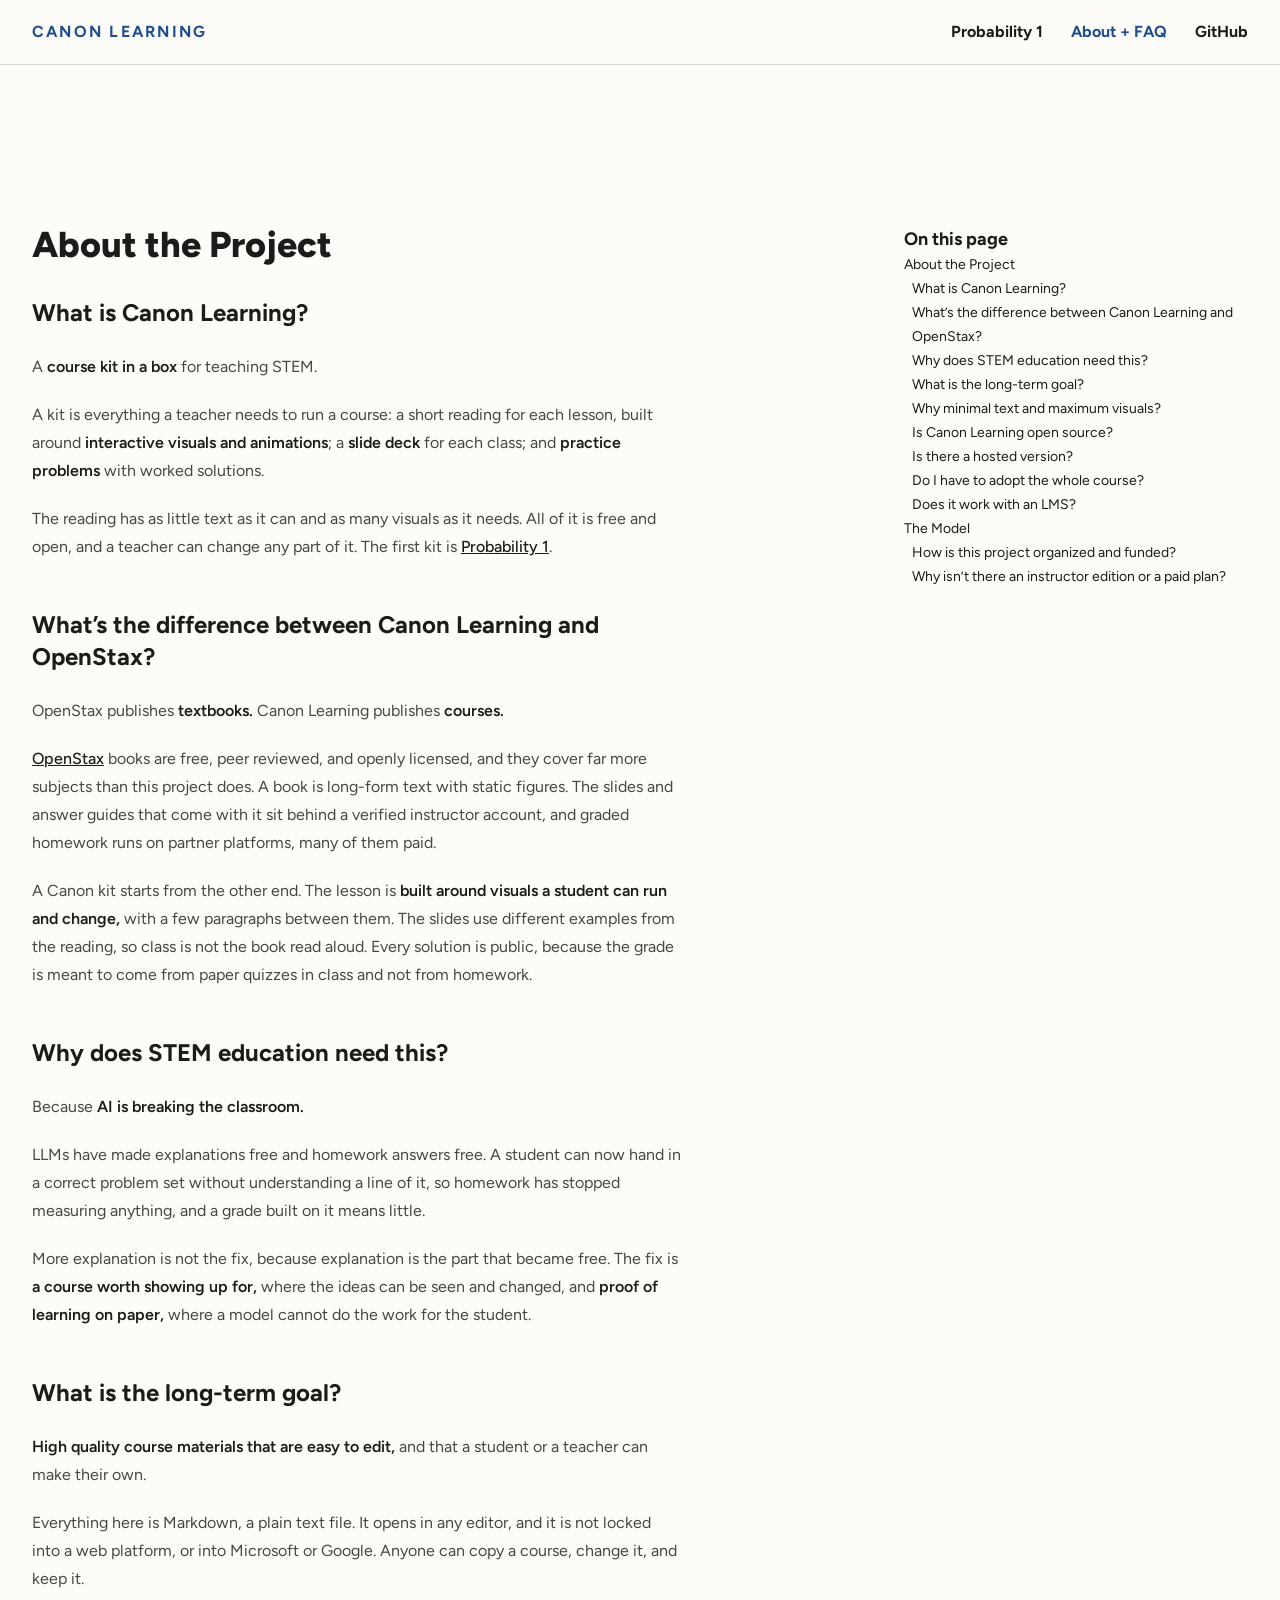
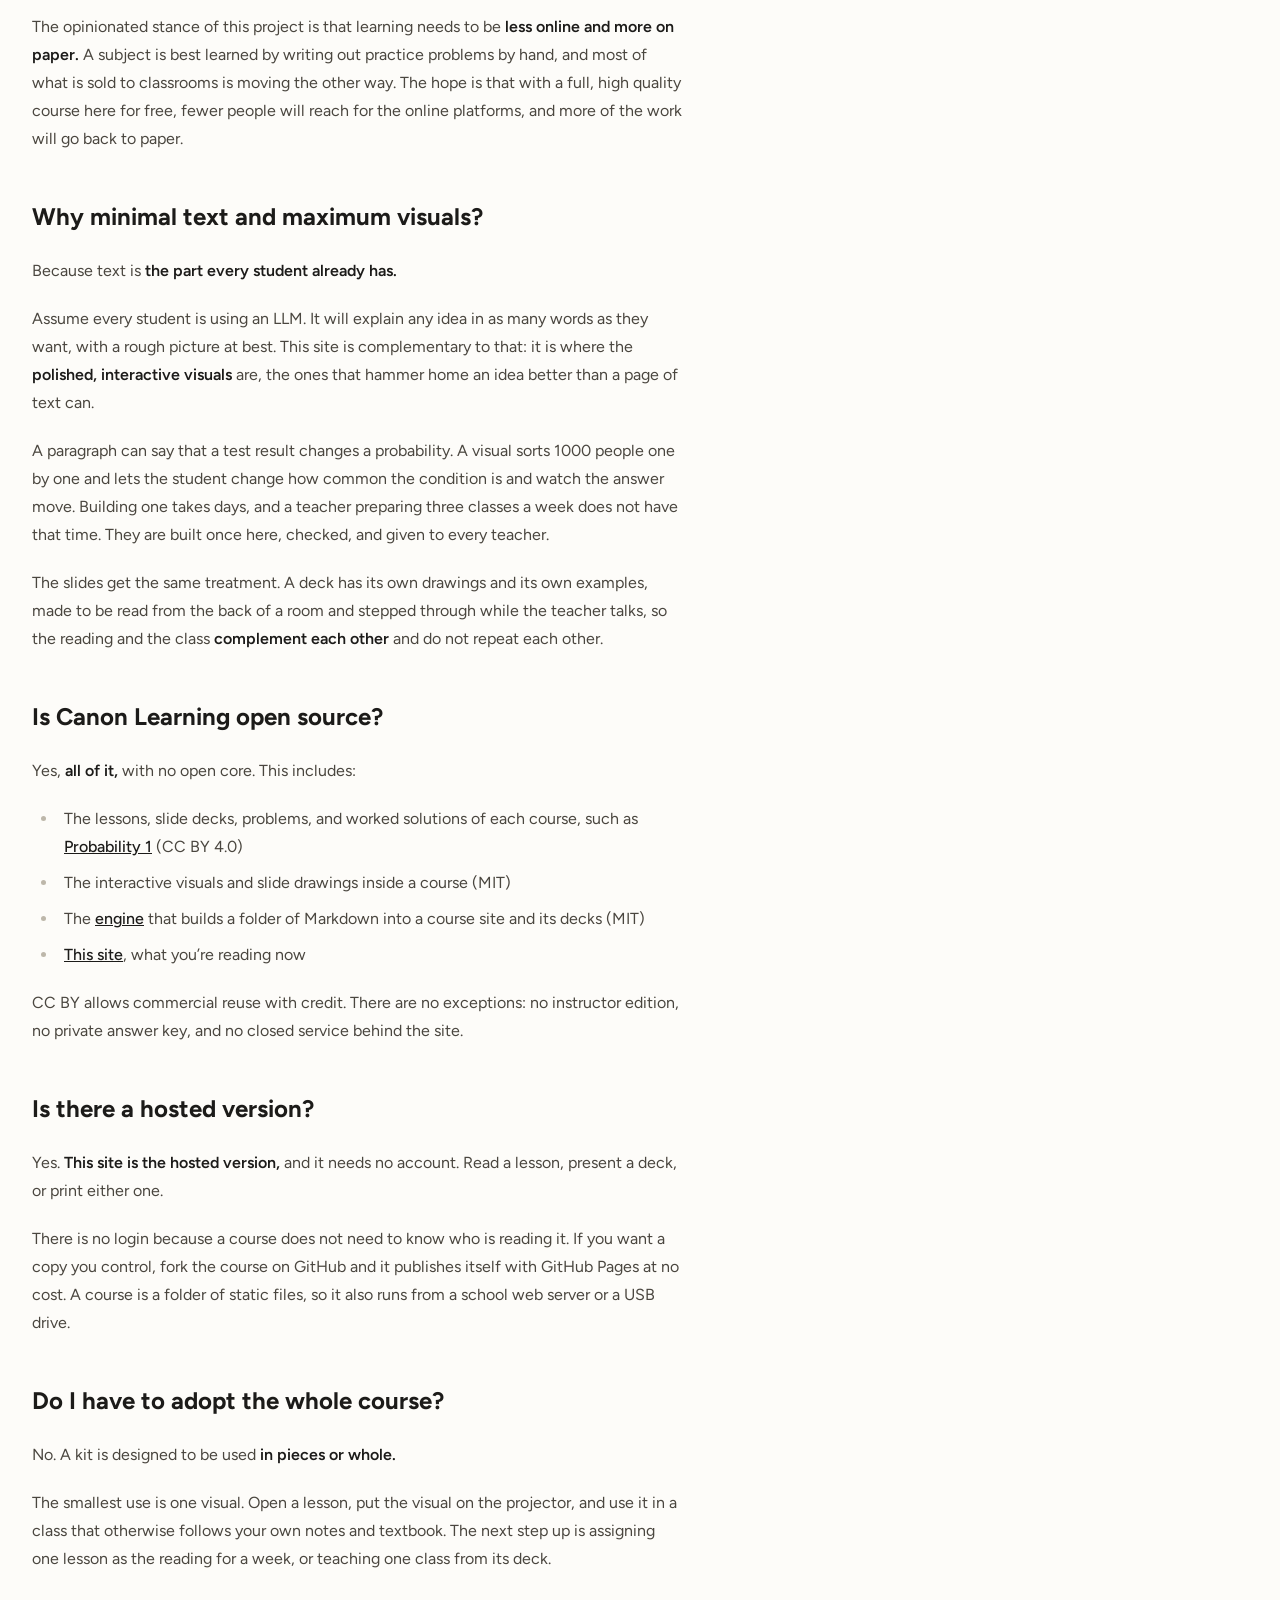
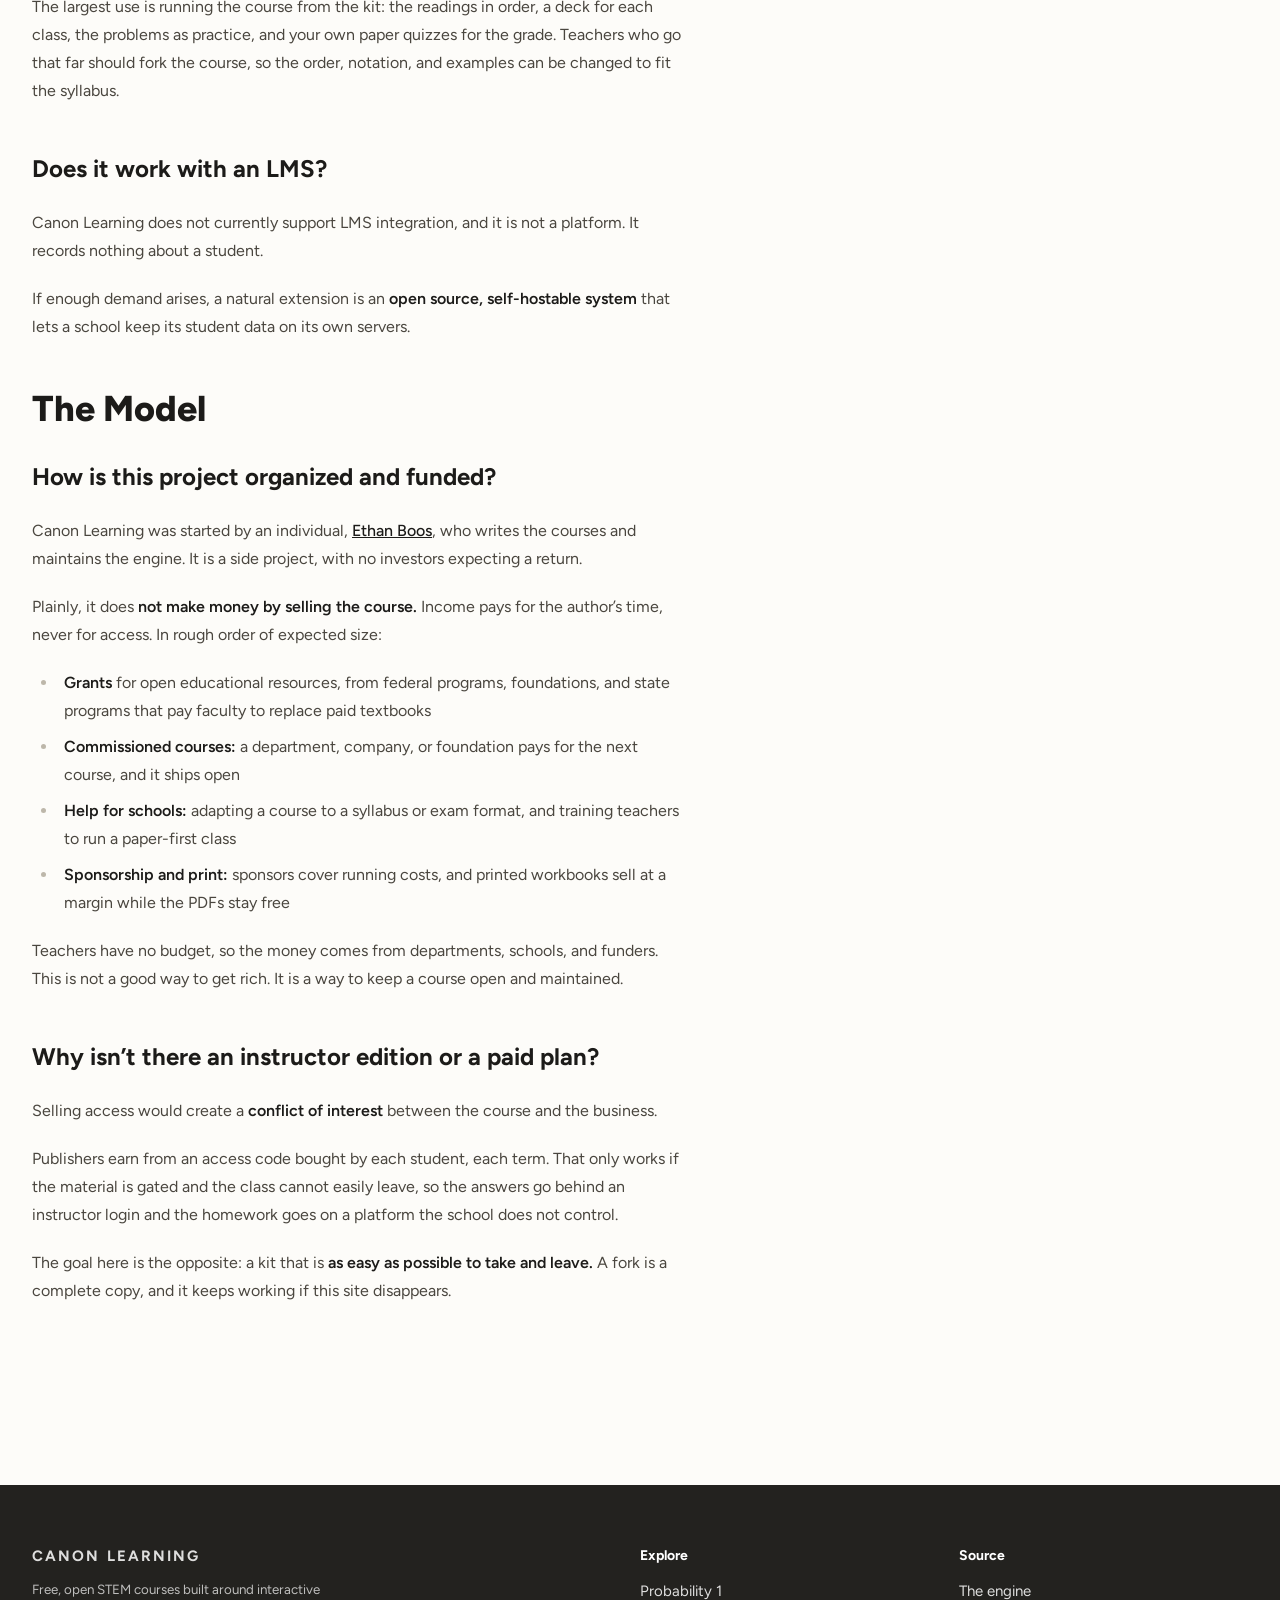
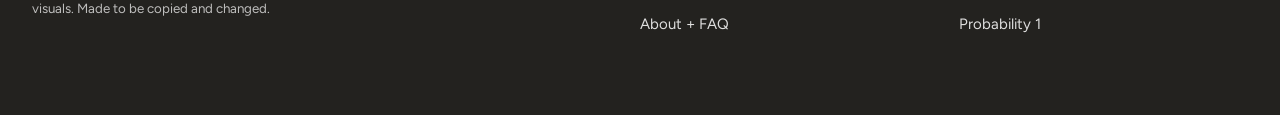
==== commit 171a134a: "Set the site on the lesson's paper color, with sections divided by space" ====
--- a/about/index.html
+++ b/about/index.html
@@ -75,7 +75,7 @@
   </section>
 </main>
 <footer class="foot"><div class="wrap">
-  <div><a class="brand" href="../">Canon Learning</a><small>A course kit in a box for teaching STEM. Content is CC BY 4.0 and code is MIT.</small></div>
+  <div><a class="brand" href="../">Canon Learning</a><small>Free, open STEM courses built around interactive visuals. Made to be copied and changed.</small></div>
   <div><h3>Explore</h3><a href="../probability-1/">Probability 1</a><a href="../about/">About + FAQ</a></div>
   <div><h3>Source</h3><a href="https://github.com/canonlearning/canon">The engine</a><a href="https://github.com/canonlearning/probability-1">Probability 1</a></div>
 </div></footer>
--- a/style.css
+++ b/style.css
@@ -1,19 +1,22 @@
 /* The landing site: a home page and an about page. Plain HTML and one
-   stylesheet, with no build step. The font, Figtree, is loaded from Google Fonts. */
+   stylesheet, with no build step. The font, Figtree, is loaded from Google Fonts.
+   The colors are those of a lesson page, so the site and a course read
+   as one. */
 :root {
-  --ink: #1d2433;
-  --soft: #5b6475;
-  --blue: #2f66ad;
+  --ink: #1c1b19;
+  --soft: #6b675f;
+  --blue: #1f4e8c;
   --red: #c0392b;
-  --tint: #f6f7fb;
-  --line: #dfe4ee;
-  --deep: #1c2f52;
+  --tint: #f4f1ea;
+  --page: #fdfcf9;
+  --line: #d9d5cc;
+  --deep: #23221f;
 }
 * { box-sizing: border-box; }
 html { scroll-behavior: smooth; }
 body {
   margin: 0;
-  background: var(--tint);
+  background: var(--page);
   color: var(--ink);
   font: 16px/1.5 Figtree, system-ui, -apple-system, "Segoe UI", Helvetica, Arial, sans-serif;
 }
@@ -21,19 +24,19 @@
 .wrap { max-width: 1280px; margin: 0 auto; padding: 0 32px; }
 
 /* Top bar */
-.top { background: #fff; }
+.top { border-bottom: 1px solid var(--line); }
 .top .wrap { display: flex; align-items: center; justify-content: space-between; height: 64px; }
 .brand { font-weight: 700; letter-spacing: .14em; text-transform: uppercase; color: var(--blue); text-decoration: none; }
 .top nav a { margin-left: 28px; color: var(--ink); text-decoration: none; font-weight: 700; font-size: 16px; }
 .top nav a:hover, .top nav a.here { color: var(--blue); }
 
 /* Hero, with small drawings set at angles around the words */
-.hero { position: relative; overflow: hidden; padding: 110px 24px 120px; text-align: center; }
+.hero { position: relative; overflow: hidden; padding: 110px 24px 130px; text-align: center; }
 .hero h1 { position: relative; margin: 0 auto; max-width: 15em; text-wrap: balance; font-size: 46px; line-height: 1.1; letter-spacing: -.01em; }
 .hero p { position: relative; margin: 26px auto 30px; max-width: 26em; font-size: 19px; }
 .button { position: relative; display: inline-block; padding: 11px 26px; border-radius: 8px; background: var(--blue); color: #fff; font-weight: 600; text-decoration: none; }
 .button:hover { background: var(--deep); }
-.tile { position: absolute; width: 150px; height: 150px; border-radius: 26px; background: #fff; box-shadow: 0 2px 10px rgb(29 36 51 / .08); }
+.tile { position: absolute; width: 150px; height: 150px; border-radius: 26px; border: 1px solid var(--line); background: var(--page); box-shadow: 0 2px 10px rgb(28 27 25 / .10); }
 .tile svg { width: 100%; height: 100%; }
 .t1 { left: 4%; top: 30px; transform: rotate(-14deg); }
 .t2 { left: 15%; top: 250px; transform: rotate(9deg); }
@@ -43,48 +46,54 @@
 .t6 { right: -30px; top: 320px; transform: rotate(7deg); }
 @media (max-width: 900px) { .tile { display: none; } .hero { padding: 60px 24px; } .hero h1 { font-size: 34px; } }
 
-/* White rounded panels */
-.panel { background: #fff; border-radius: 22px; padding: 44px; margin: 0 0 28px; }
+/* Sections. The page is one paper color, the same as a lesson, and
+   space alone divides its sections. */
+.panel { padding: 56px 0; }
+.panel:last-child { padding-bottom: 110px; }
 .panel h2 { margin: 0 0 10px; font-size: 26px; }
 .panel p { margin: 0 0 14px; }
 .more { font-weight: 700; text-decoration: none; }
 .more::before { content: "\2192\00a0"; }
 
-.example { padding: 14px 14px 18px; }
-.example iframe { display: block; width: 100%; height: 640px; border: 0; border-radius: 12px; }
-.example .under { display: flex; justify-content: space-between; gap: 16px; padding: 14px 10px 0; font-size: 15px; color: var(--soft); }
+/* The live visual stays in the middle of the page, and its note sits in
+   the space to its right. */
+.example { display: grid; grid-template-columns: 1fr minmax(0, 780px) 1fr; align-items: center; padding: 0 0 40px; }
+.example iframe { grid-column: 2; display: block; width: 100%; height: 640px; border: 0; border-radius: 12px; }
+.example .under { grid-column: 3; padding-left: 36px; line-height: 1.5; }
+.example .under span { display: block; margin-bottom: 14px; }
+@media (max-width: 1100px) {
+  .example { grid-template-columns: 1fr; }
+  .example iframe, .example .under { grid-column: 1; }
+  .example .under { padding: 16px 0 0; }
+}
 
+/* For students, for teachers: a heading, a drawing, and a sentence. */
+.grid2 { display: grid; grid-template-columns: repeat(2, 1fr); gap: 64px; padding: 56px 0; }
+.for { padding: 0; }
+.for h2 { margin: 0 0 16px; font-size: 30px; line-height: 36px; }
+.for .art { display: block; margin: 8px 0 28px; }
+.for .art svg { display: block; width: 100%; }
+.for p { margin: 0; line-height: 24px; }
+
+/* The project's stance, centered. */
+.quote { padding: 72px 0; text-align: center; }
+.quote p { margin: 0 auto 24px; font-size: 28px; font-weight: 700; line-height: 1.3; text-wrap: balance; }
+
+/* Words beside a sample of a course's Markdown. */
 .claim { display: grid; grid-template-columns: 1.2fr 1fr; gap: 40px; align-items: center; }
 .claim h2 { font-size: 30px; font-weight: 400; line-height: 1.25; }
 .claim pre { margin: 0; padding: 22px; border-radius: 12px; background: var(--tint); font: 14px/1.6 ui-monospace, Menlo, monospace; overflow: auto; }
+@media (max-width: 800px) { .grid2, .claim { grid-template-columns: 1fr; gap: 40px; } }
 
-.grid3, .grid2 { display: grid; gap: 48px; margin: 48px 0; }
-.grid3 { grid-template-columns: repeat(3, 1fr); }
-.grid2 { grid-template-columns: repeat(2, 1fr); }
-.grid3 .panel, .grid2 .panel { margin: 0; }
-.card { display: flex; flex-direction: column; padding: 48px; }
-.card h2 { margin: 16px 0; font-size: 30px; line-height: 36px; }
-.card p { margin: 0 0 16px; line-height: 24px; }
-.card p a { color: var(--ink); }
-.card .more { margin-top: auto; padding-top: 0; font-weight: 700; }
-.icon { width: 60px; height: 60px; border-radius: 14px; background: var(--blue); }
-.icon svg { width: 100%; height: 100%; }
-.for h2 { margin-top: 0; }
-.for .art { display: block; margin: 8px 0 28px; }
-.for .art svg { display: block; width: 100%; }
-.for p { margin: 0; }
-@media (max-width: 800px) { .grid3, .grid2, .claim { grid-template-columns: 1fr; } .grid3, .grid2 { gap: 28px; margin: 28px 0; } .panel, .card { padding: 28px; } }
-
-.courses { list-style: none; margin: 18px 0 0; padding: 0; }
-.courses li { padding: 16px 0; border-top: 1px solid var(--line); }
+/* The course list. A rule appears only between two courses. */
+.courses { list-style: none; margin: 8px 0 0; padding: 0; }
+.courses li { padding: 14px 0; }
+.courses li + li { border-top: 1px solid var(--line); }
 .courses a { font-size: 20px; font-weight: 600; text-decoration: none; }
 .courses span { color: var(--soft); }
 
-.quote { text-align: center; padding: 56px 44px; }
-.quote p { margin: 0 auto 24px; font-size: 28px; font-weight: 700; line-height: 1.3; color: var(--ink); text-wrap: balance; }
-
 /* Footer */
-.foot { margin-top: 60px; padding: 60px 0 70px; background: var(--deep); color: #fff; }
+.foot { padding: 60px 0 70px; background: var(--deep); color: #fff; }
 .foot .wrap { display: grid; grid-template-columns: 2fr 1fr 1fr; gap: 30px; }
 .foot h3 { margin: 0 0 14px; font-size: 14px; }
 .foot a { display: block; margin-bottom: 10px; color: #fff; font-size: 15px; text-decoration: none; opacity: .85; }
@@ -96,20 +105,21 @@
    narrow column, with the list of questions at the right. The list comes
    first in the page, so on a narrow screen it sits above the answers. */
 .about { display: flex; flex-direction: row-reverse; justify-content: space-between; margin-top: 160px; margin-bottom: 160px; }
-.answers { max-width: 65ch; line-height: 28px; color: #374151; }
-.answers h1 { margin: 0 0 32px; font-size: 36px; font-weight: 800; line-height: 40px; color: #111827; }
+.answers { max-width: 65ch; line-height: 28px; color: #4a463f; }
+.answers h1 { margin: 0 0 32px; font-size: 36px; font-weight: 800; line-height: 40px; color: var(--ink); }
 .answers h1:not(:first-child) { margin-top: 48px; }
-.answers h2 { margin: 48px 0 24px; font-size: 24px; font-weight: 700; line-height: 32px; color: #111827; scroll-margin-top: 24px; }
+.answers h2 { margin: 48px 0 24px; font-size: 24px; font-weight: 700; line-height: 32px; color: var(--ink); scroll-margin-top: 24px; }
 .answers h1 + h2 { margin-top: 0; }
 .answers p, .answers ul { margin: 20px 0; }
 .answers ul { padding-left: 26px; }
 .answers li { margin: 8px 0; padding-left: 6px; }
-.answers li::marker { color: #d1d5db; }
-.answers b { font-weight: 600; color: #111827; }
-.answers a { color: #111827; font-weight: 500; text-decoration: underline; }
+.answers li::marker { color: #bdb7aa; }
+.answers b { font-weight: 600; color: var(--ink); }
+.answers a { color: var(--ink); font-weight: 500; text-decoration: underline; }
 .contents { width: 344px; flex: none; margin-bottom: 80px; font-size: 14px; line-height: 24px; }
 .contents b { display: block; font-size: 18px; line-height: 28px; }
-.contents a { display: block; color: #000; text-decoration: none; }
+.contents a { display: block; color: var(--ink); text-decoration: none; }
 .contents a.question { margin-left: 8px; }
 .contents a:hover { text-decoration: underline; }
 @media (max-width: 768px) { .about { flex-direction: column; margin-top: 60px; } .contents { width: auto; } }
+
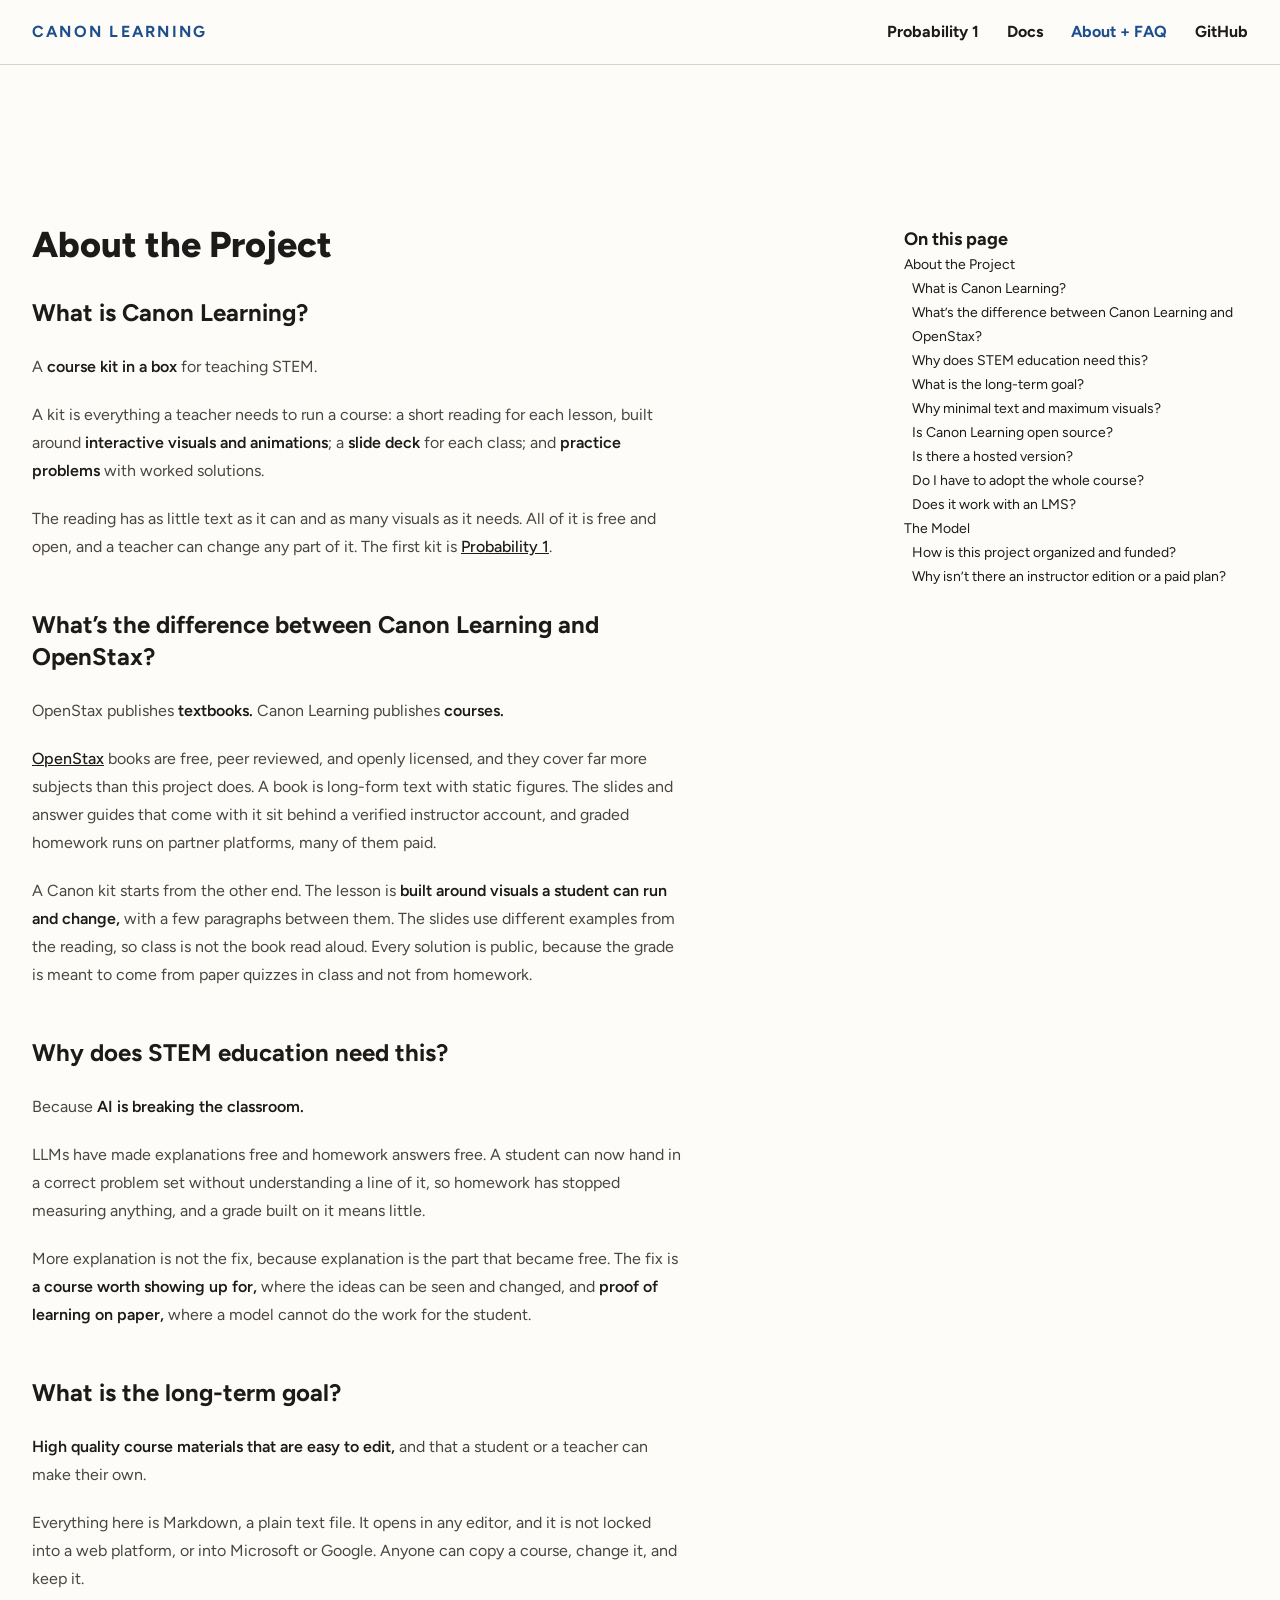
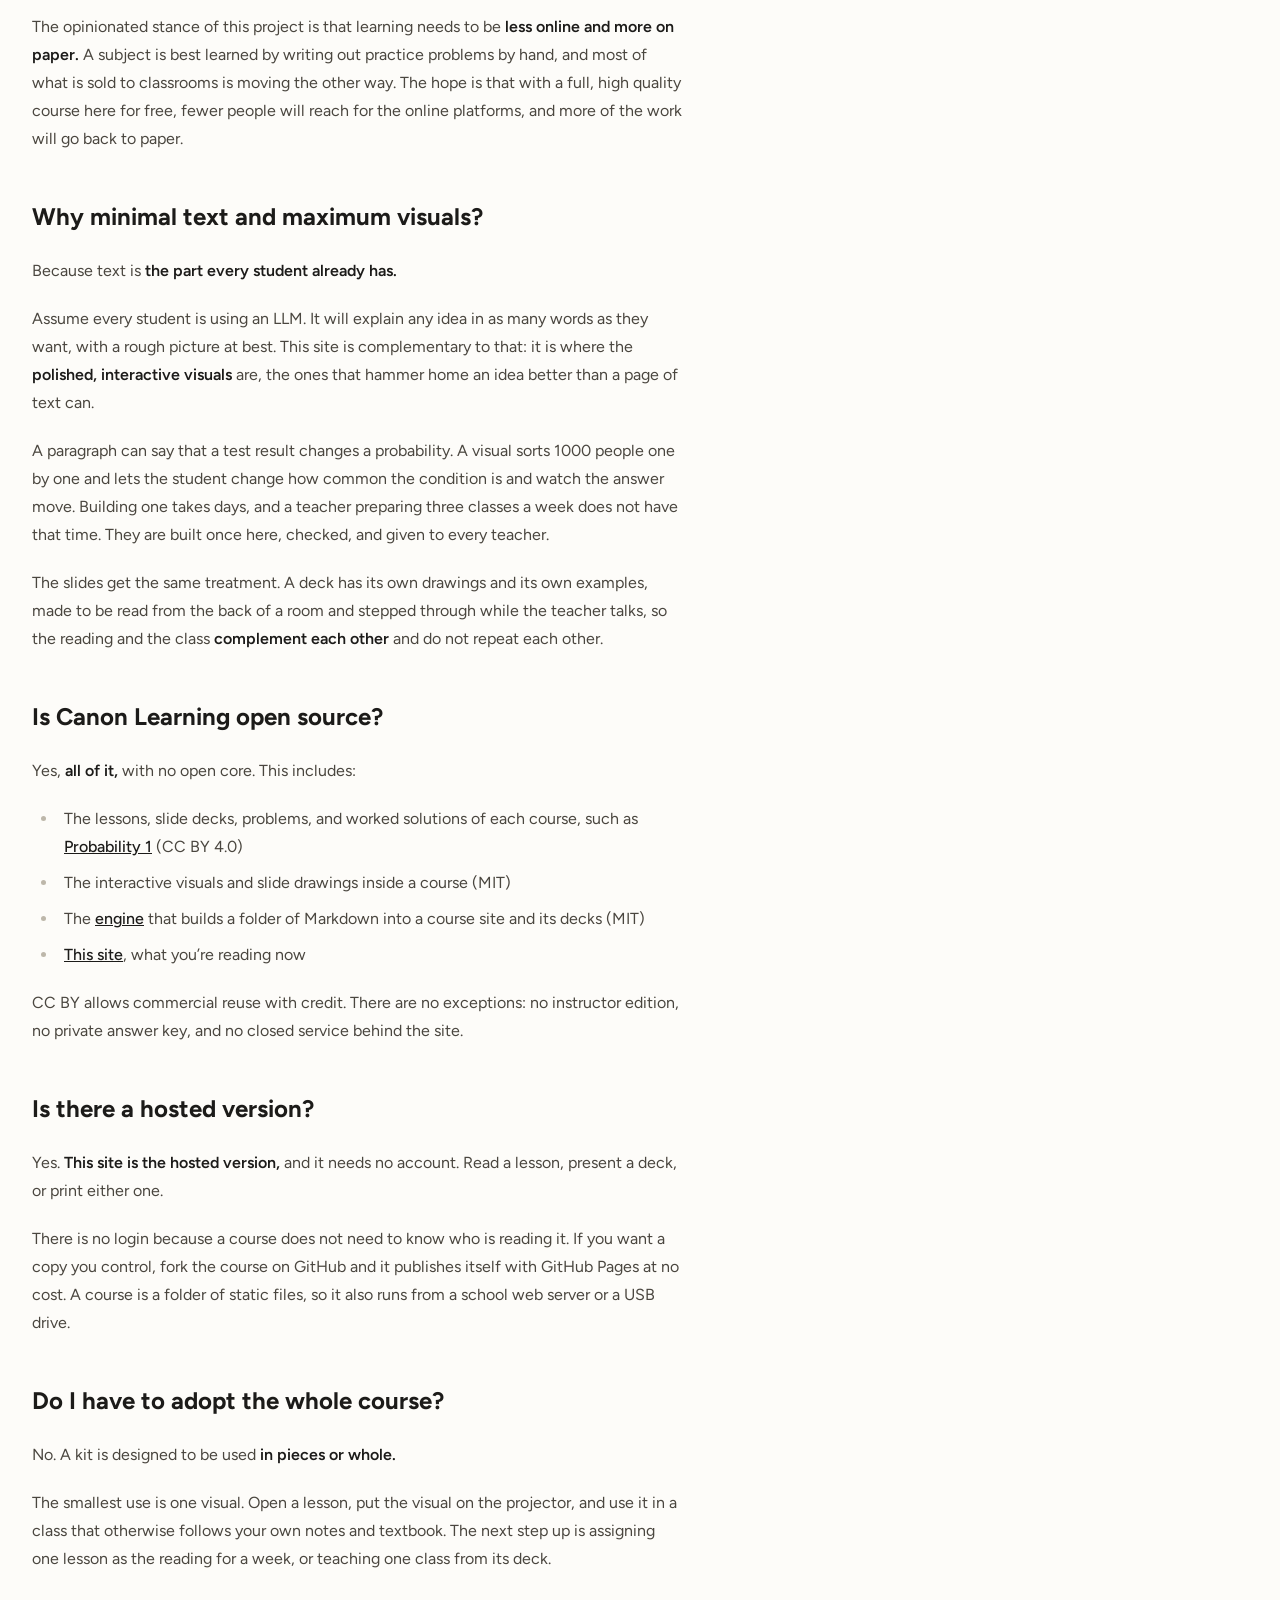
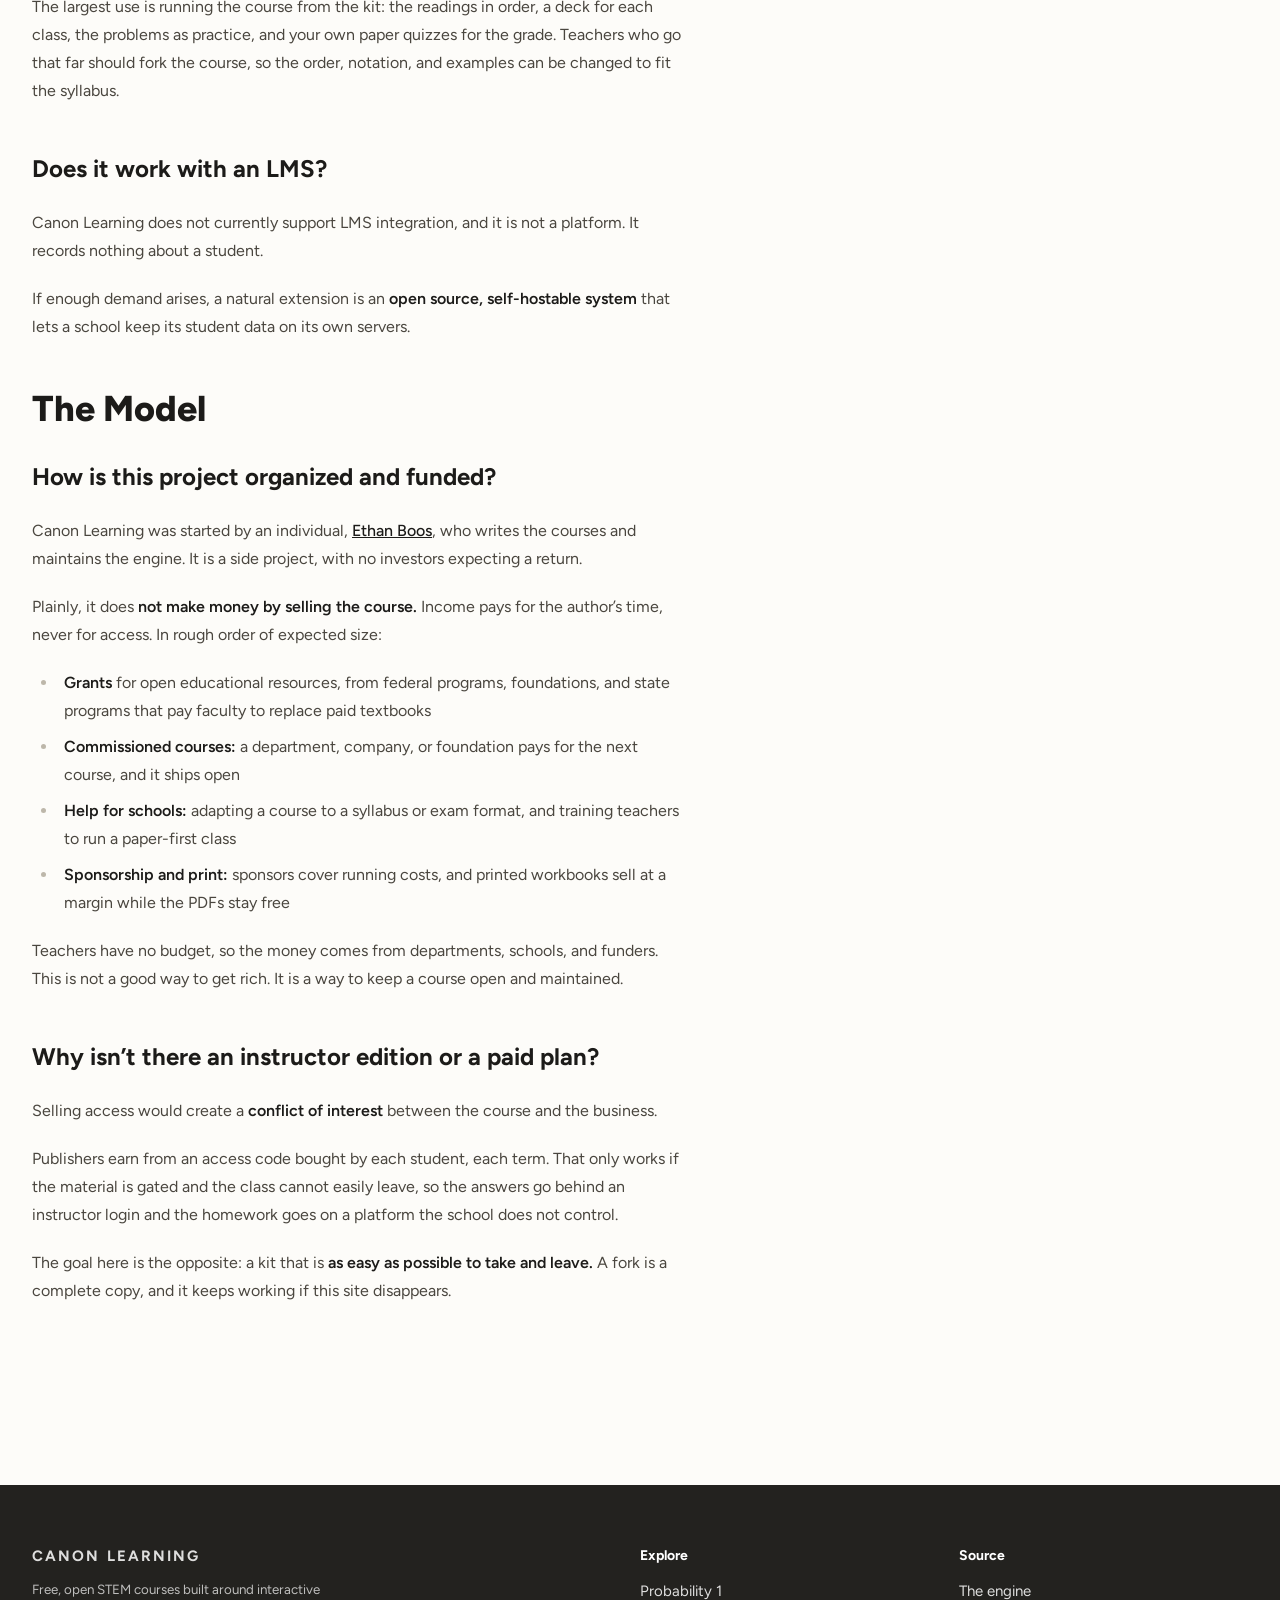
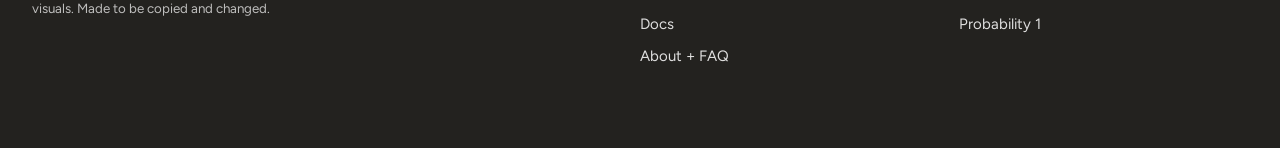
==== commit 0dd3acb5: "Link to the docs from the top bar and the footer" ====
--- a/about/index.html
+++ b/about/index.html
@@ -13,7 +13,7 @@
 <body>
 <header class="top"><div class="wrap">
   <a class="brand" href="../">Canon Learning</a>
-  <nav><a href="../probability-1/">Probability 1</a><a href="../about/" class="here">About + FAQ</a><a href="https://github.com/canonlearning">GitHub</a></nav>
+  <nav><a href="../probability-1/">Probability 1</a><a href="../docs/">Docs</a><a href="../about/" class="here">About + FAQ</a><a href="https://github.com/canonlearning">GitHub</a></nav>
 </div></header>
 <main class="wrap about">
   <nav class="contents"><b>On this page</b><a href="#about">About the Project</a><a class="question" href="#what">What is Canon Learning?</a><a class="question" href="#openstax">What’s the difference between Canon Learning and OpenStax?</a><a class="question" href="#why">Why does STEM education need this?</a><a class="question" href="#incentive">What is the long-term goal?</a><a class="question" href="#visuals">Why minimal text and maximum visuals?</a><a class="question" href="#open-source">Is Canon Learning open source?</a><a class="question" href="#hosted">Is there a hosted version?</a><a class="question" href="#part">Do I have to adopt the whole course?</a><a class="question" href="#other-services">Does it work with an LMS?</a><a href="#model">The Model</a><a class="question" href="#money">How is this project organized and funded?</a><a class="question" href="#no-plans">Why isn’t there an instructor edition or a paid plan?</a></nav>
@@ -76,7 +76,7 @@
 </main>
 <footer class="foot"><div class="wrap">
   <div><a class="brand" href="../">Canon Learning</a><small>Free, open STEM courses built around interactive visuals. Made to be copied and changed.</small></div>
-  <div><h3>Explore</h3><a href="../probability-1/">Probability 1</a><a href="../about/">About + FAQ</a></div>
+  <div><h3>Explore</h3><a href="../probability-1/">Probability 1</a><a href="../docs/">Docs</a><a href="../about/">About + FAQ</a></div>
   <div><h3>Source</h3><a href="https://github.com/canonlearning/canon">The engine</a><a href="https://github.com/canonlearning/probability-1">Probability 1</a></div>
 </div></footer>
 </body>
